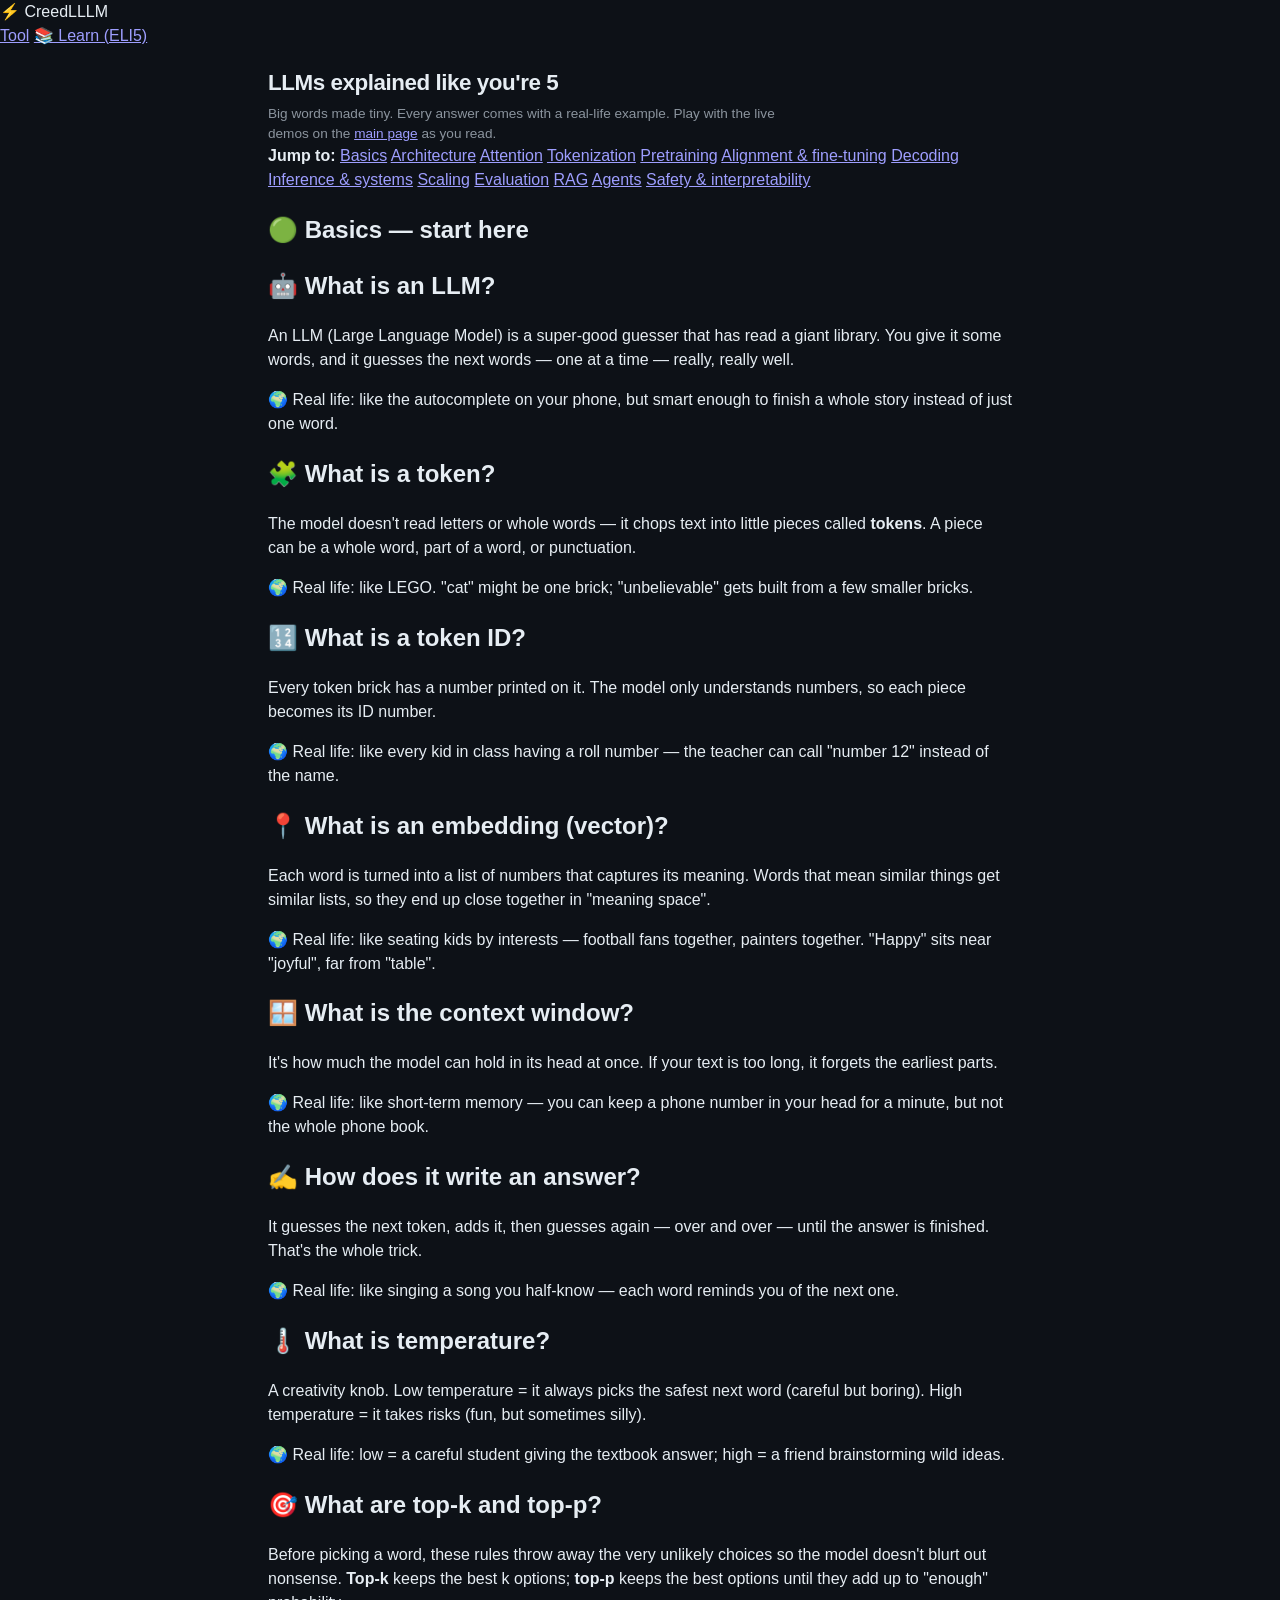
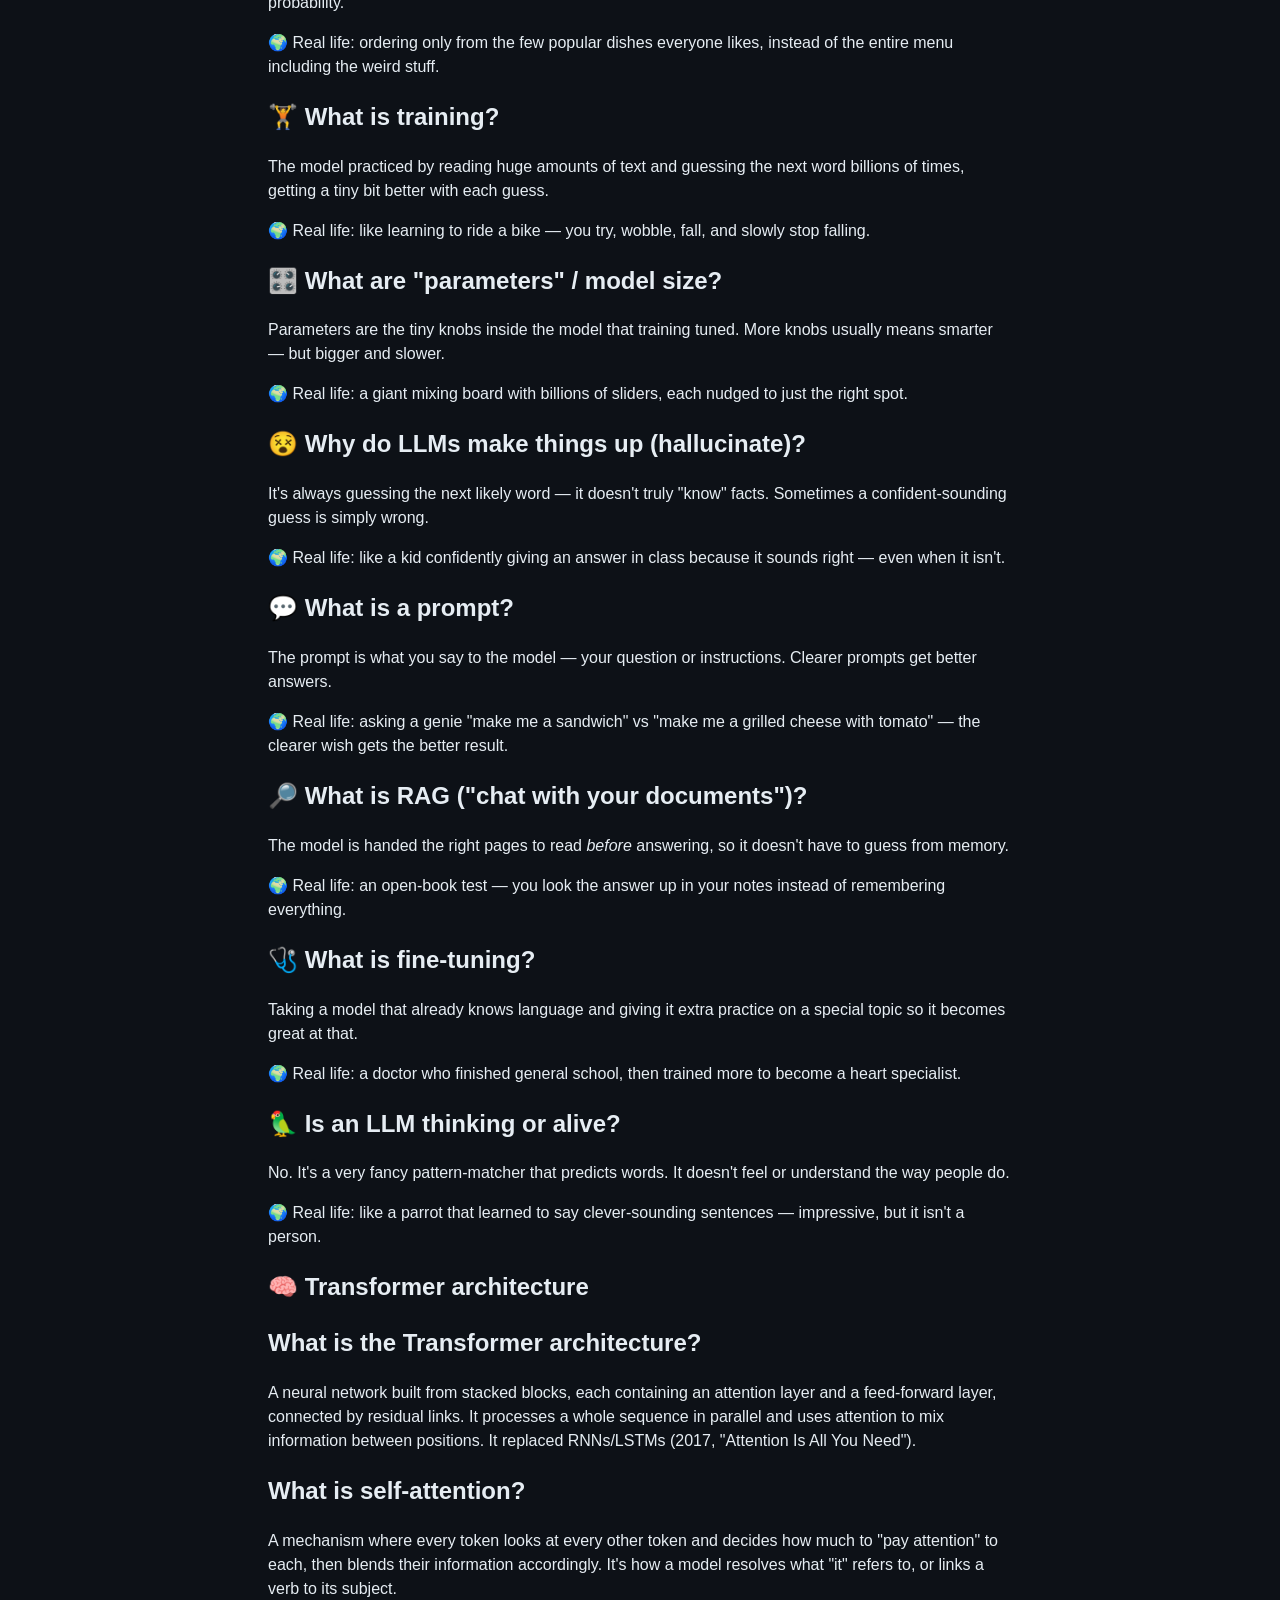
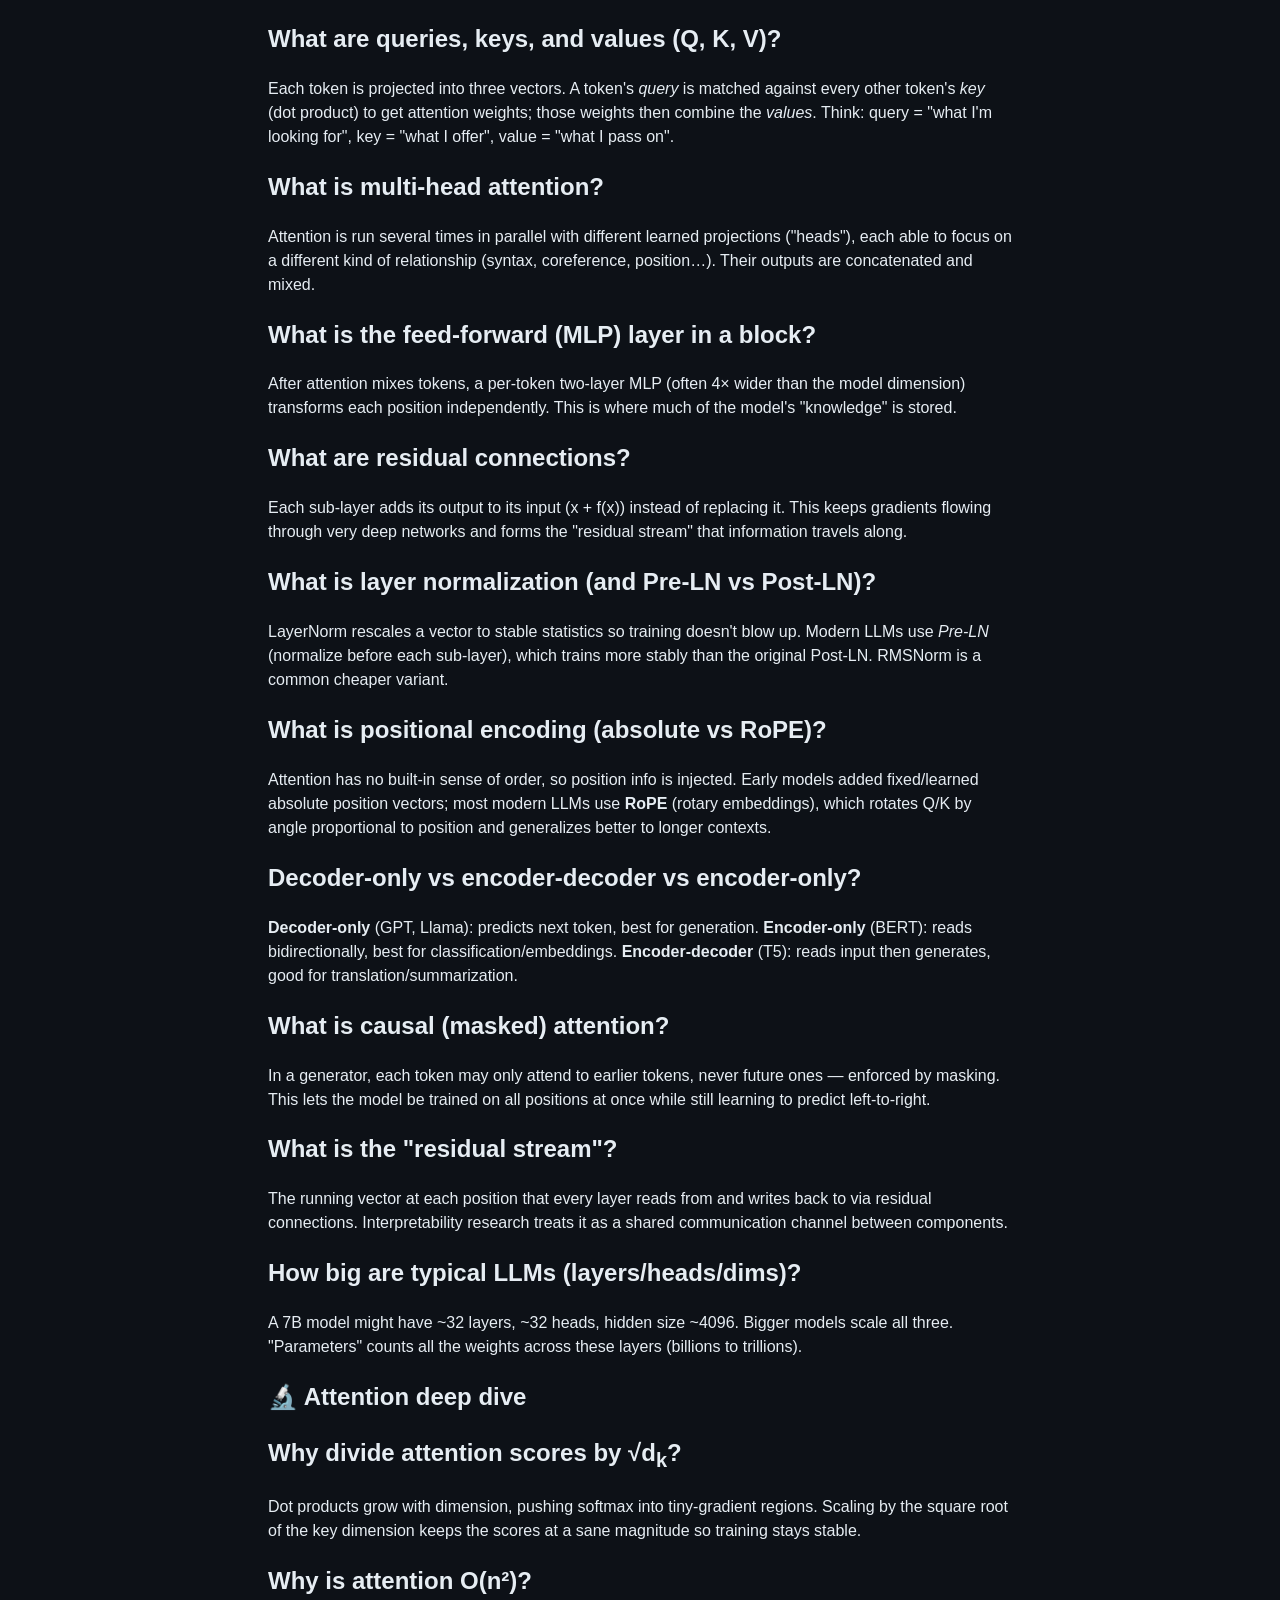
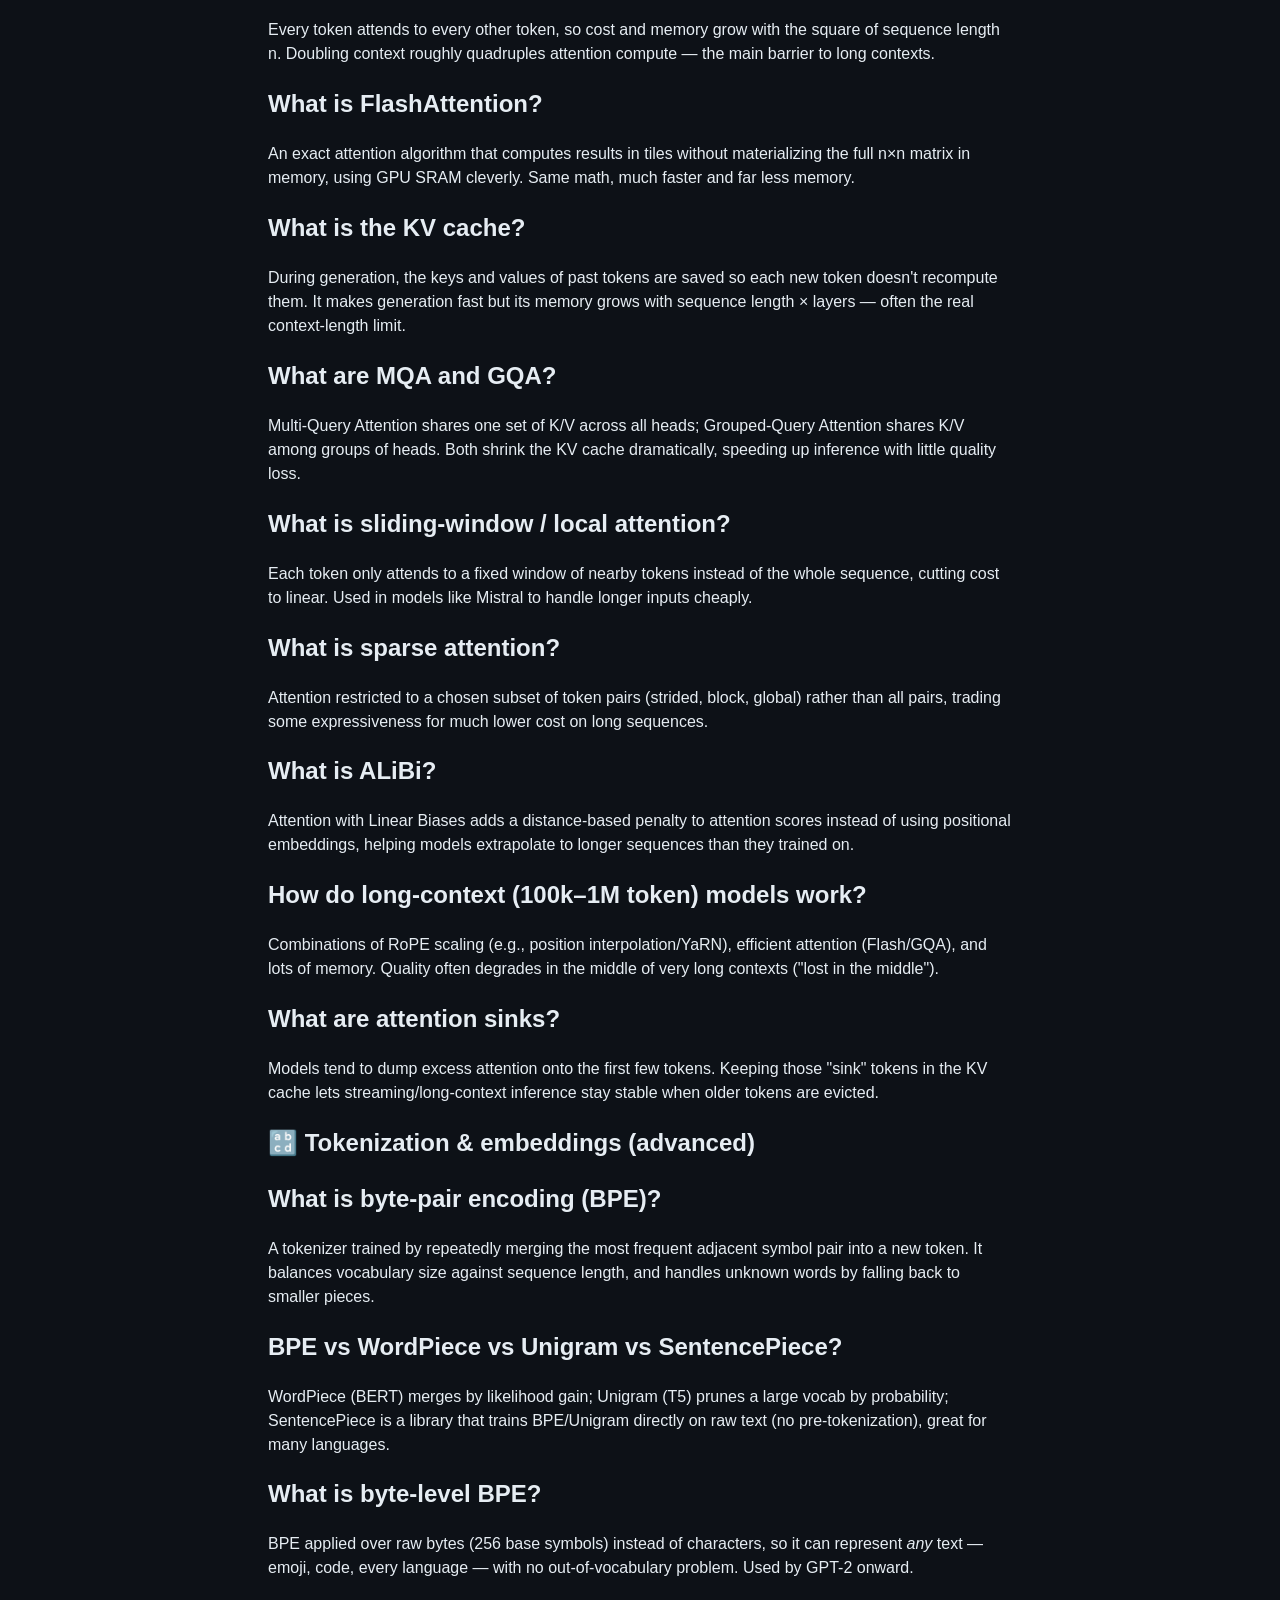
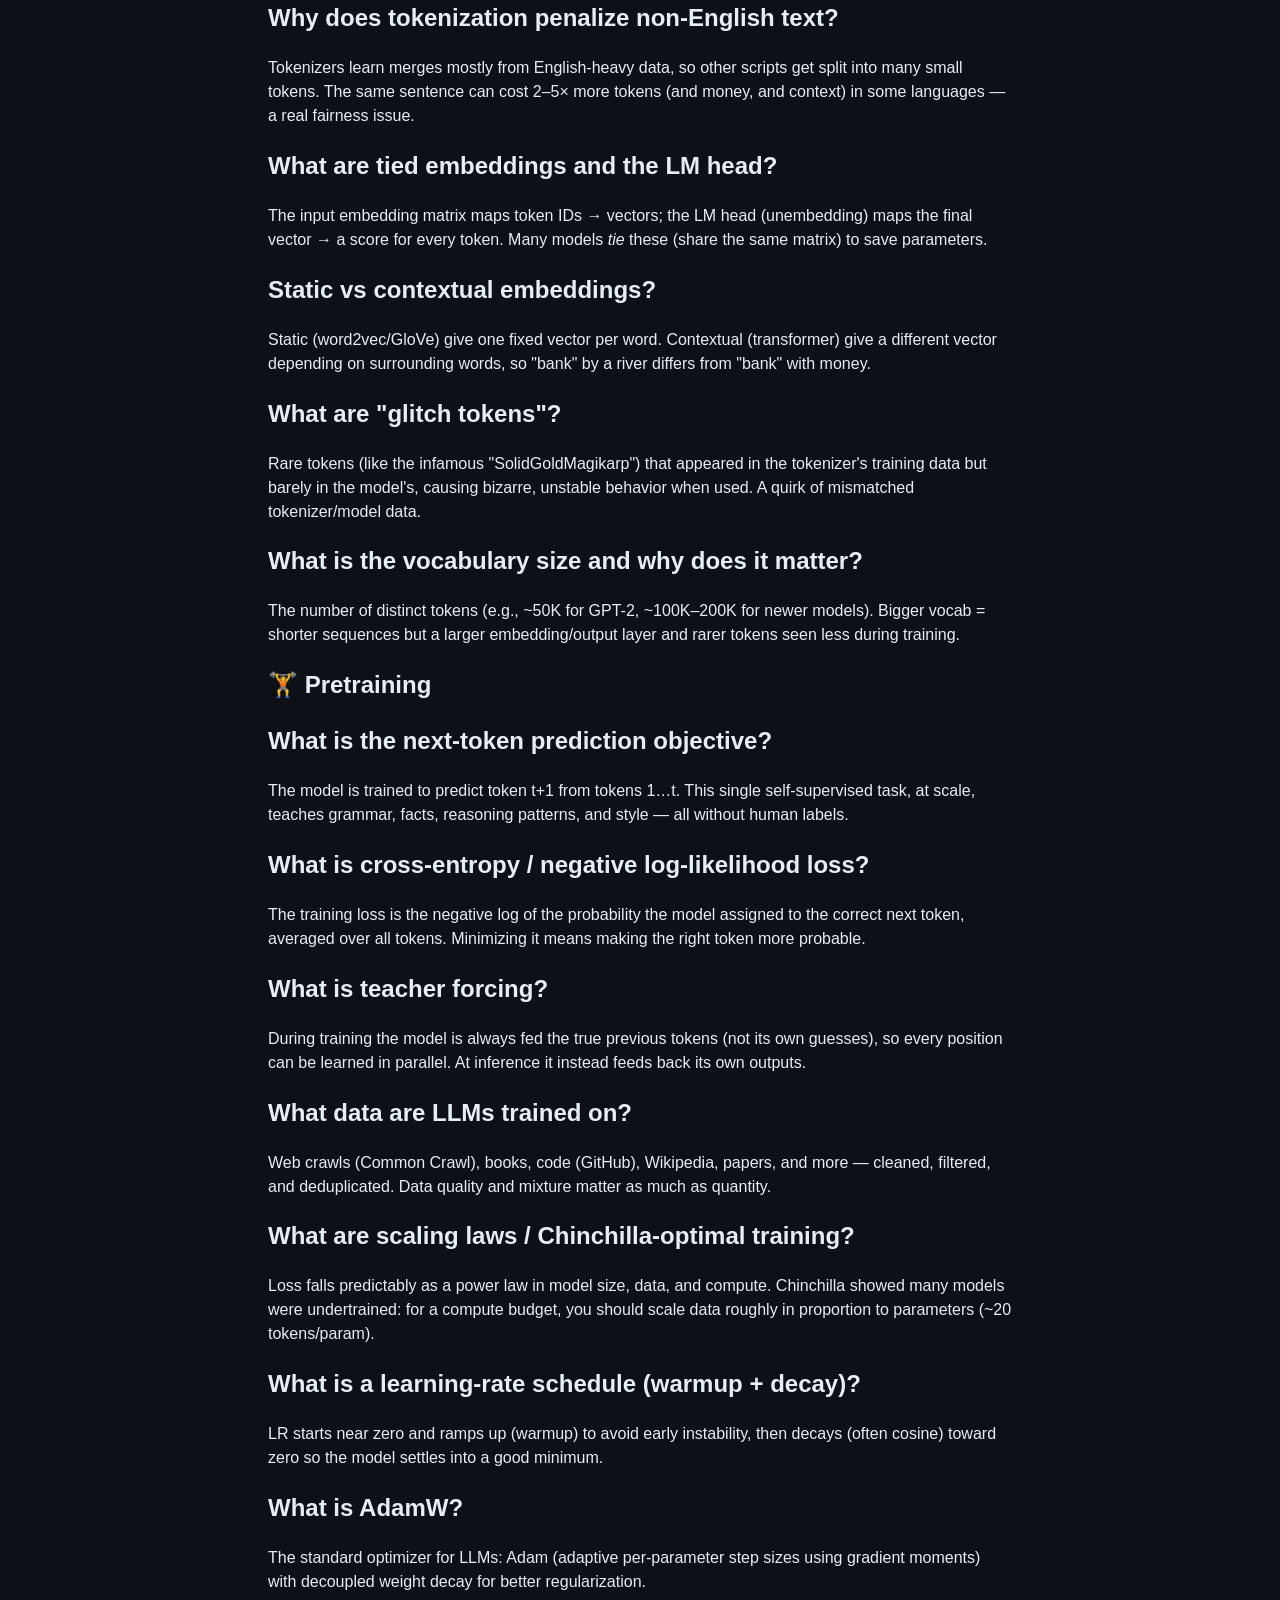
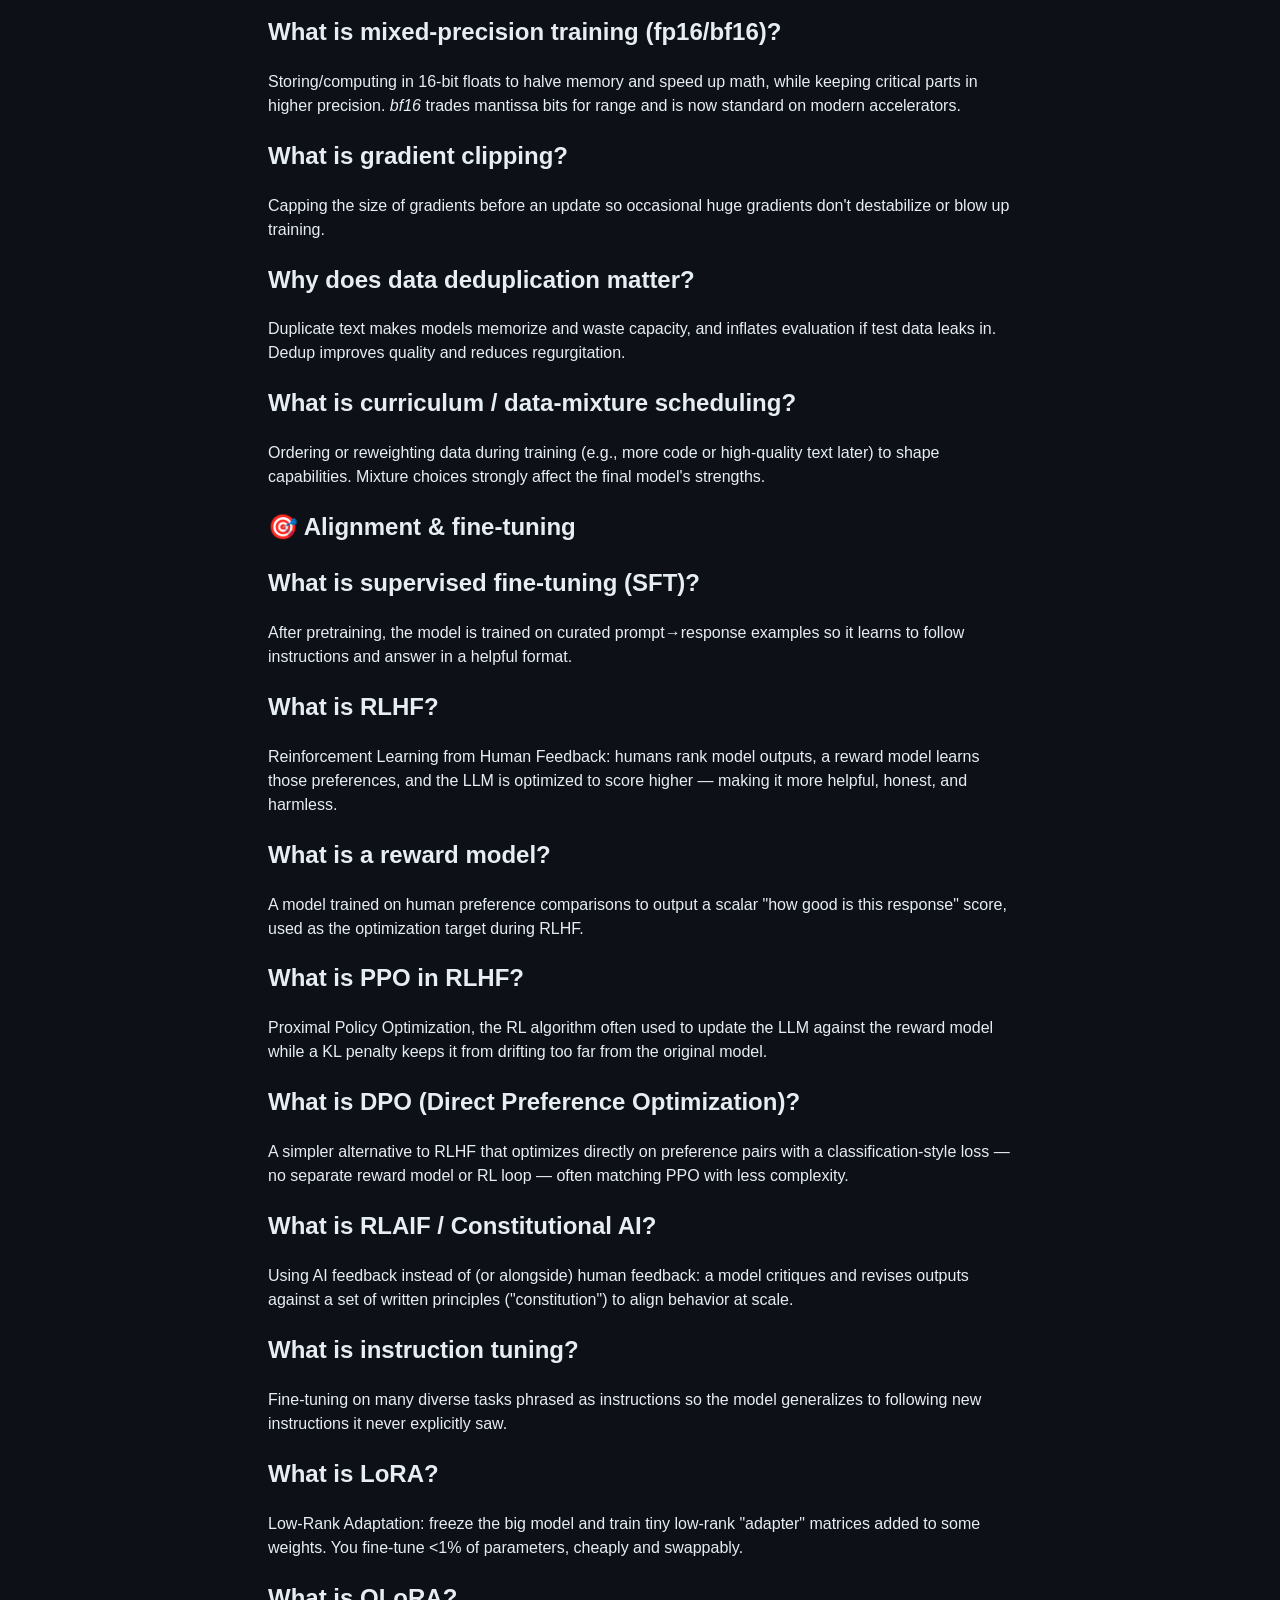
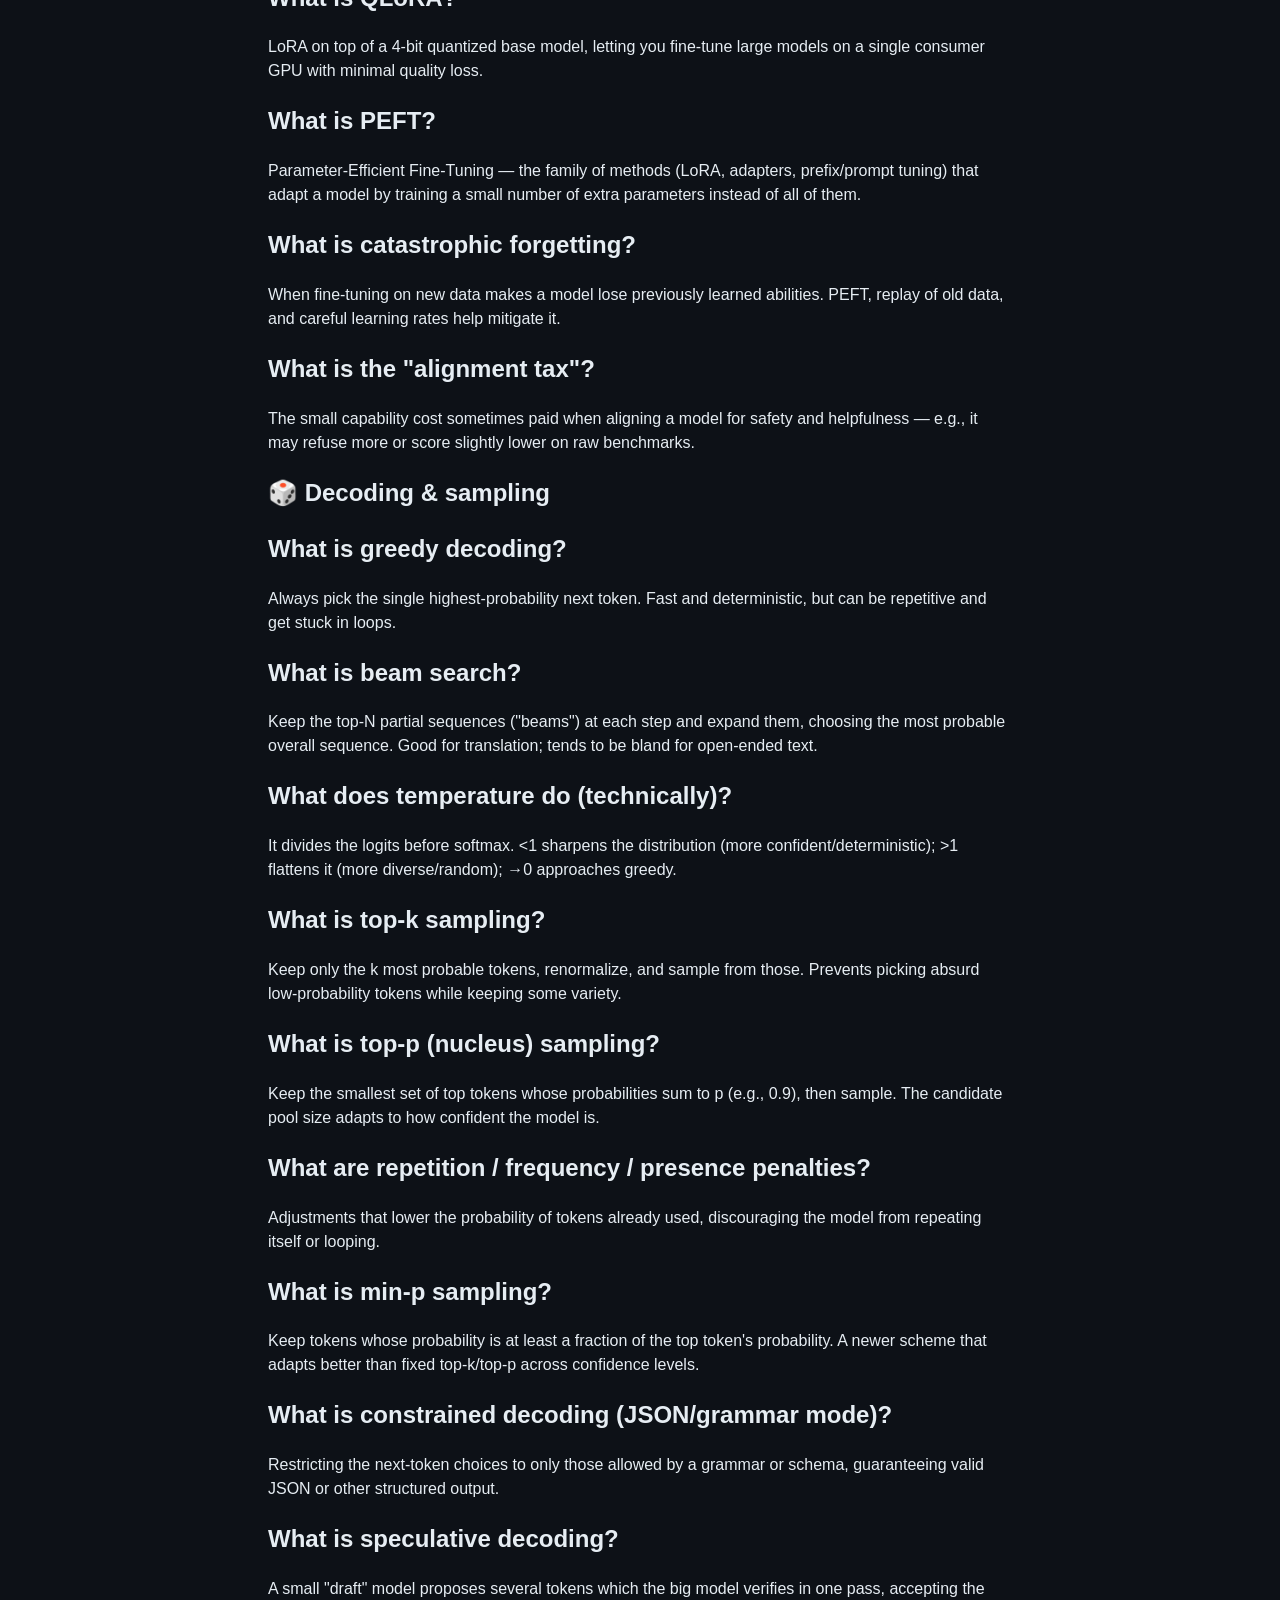
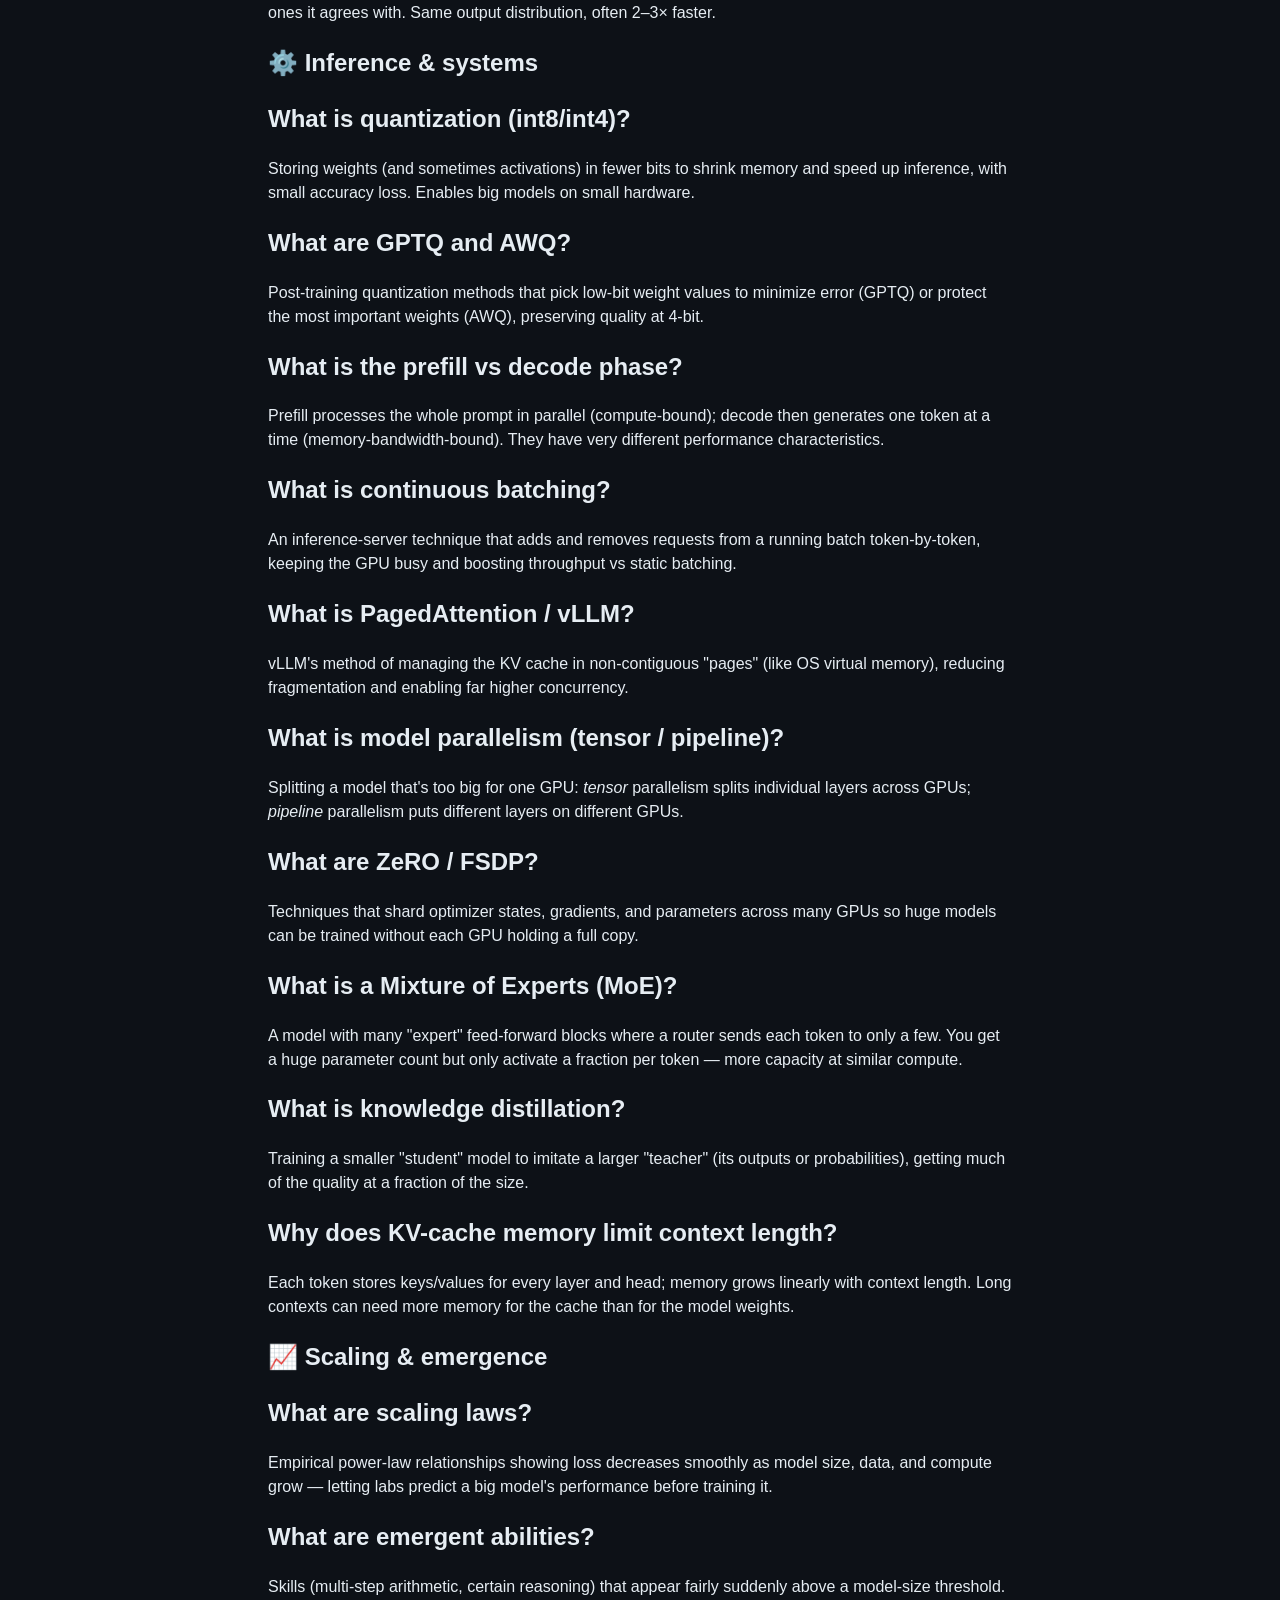
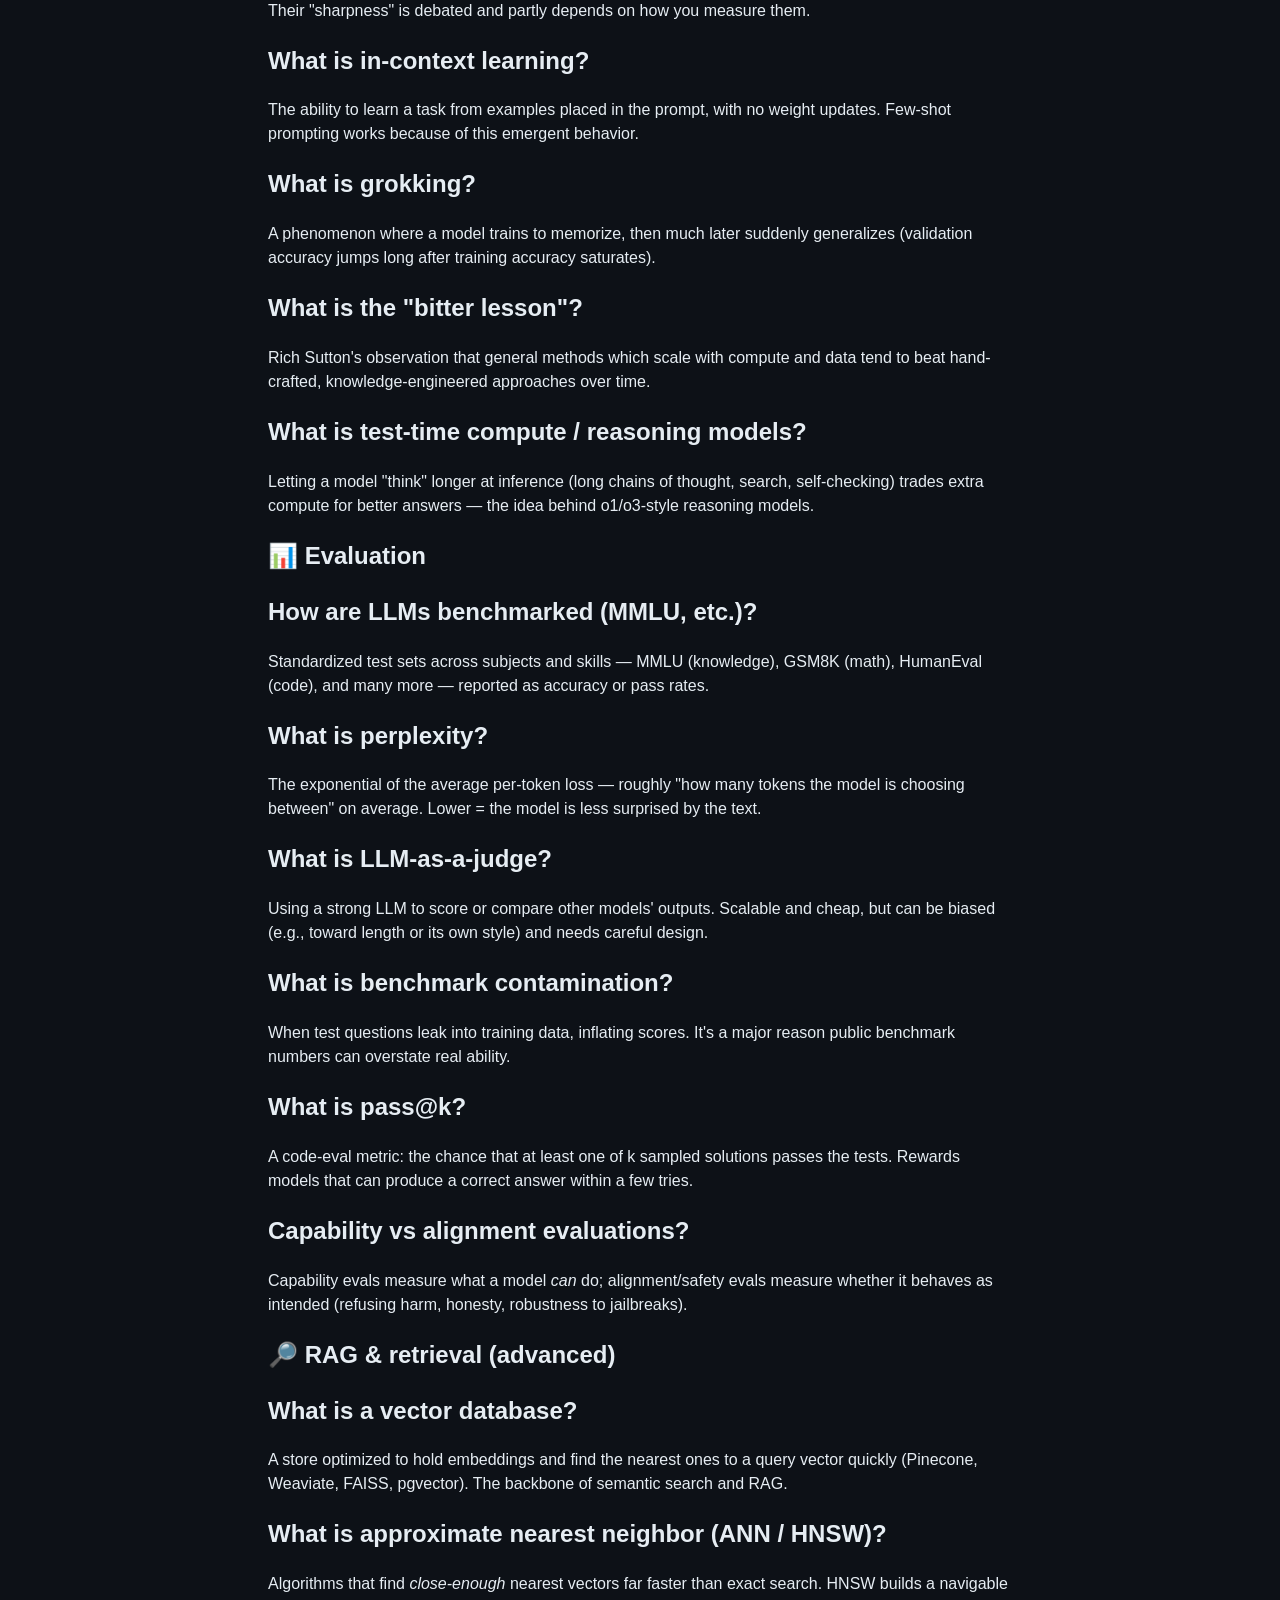
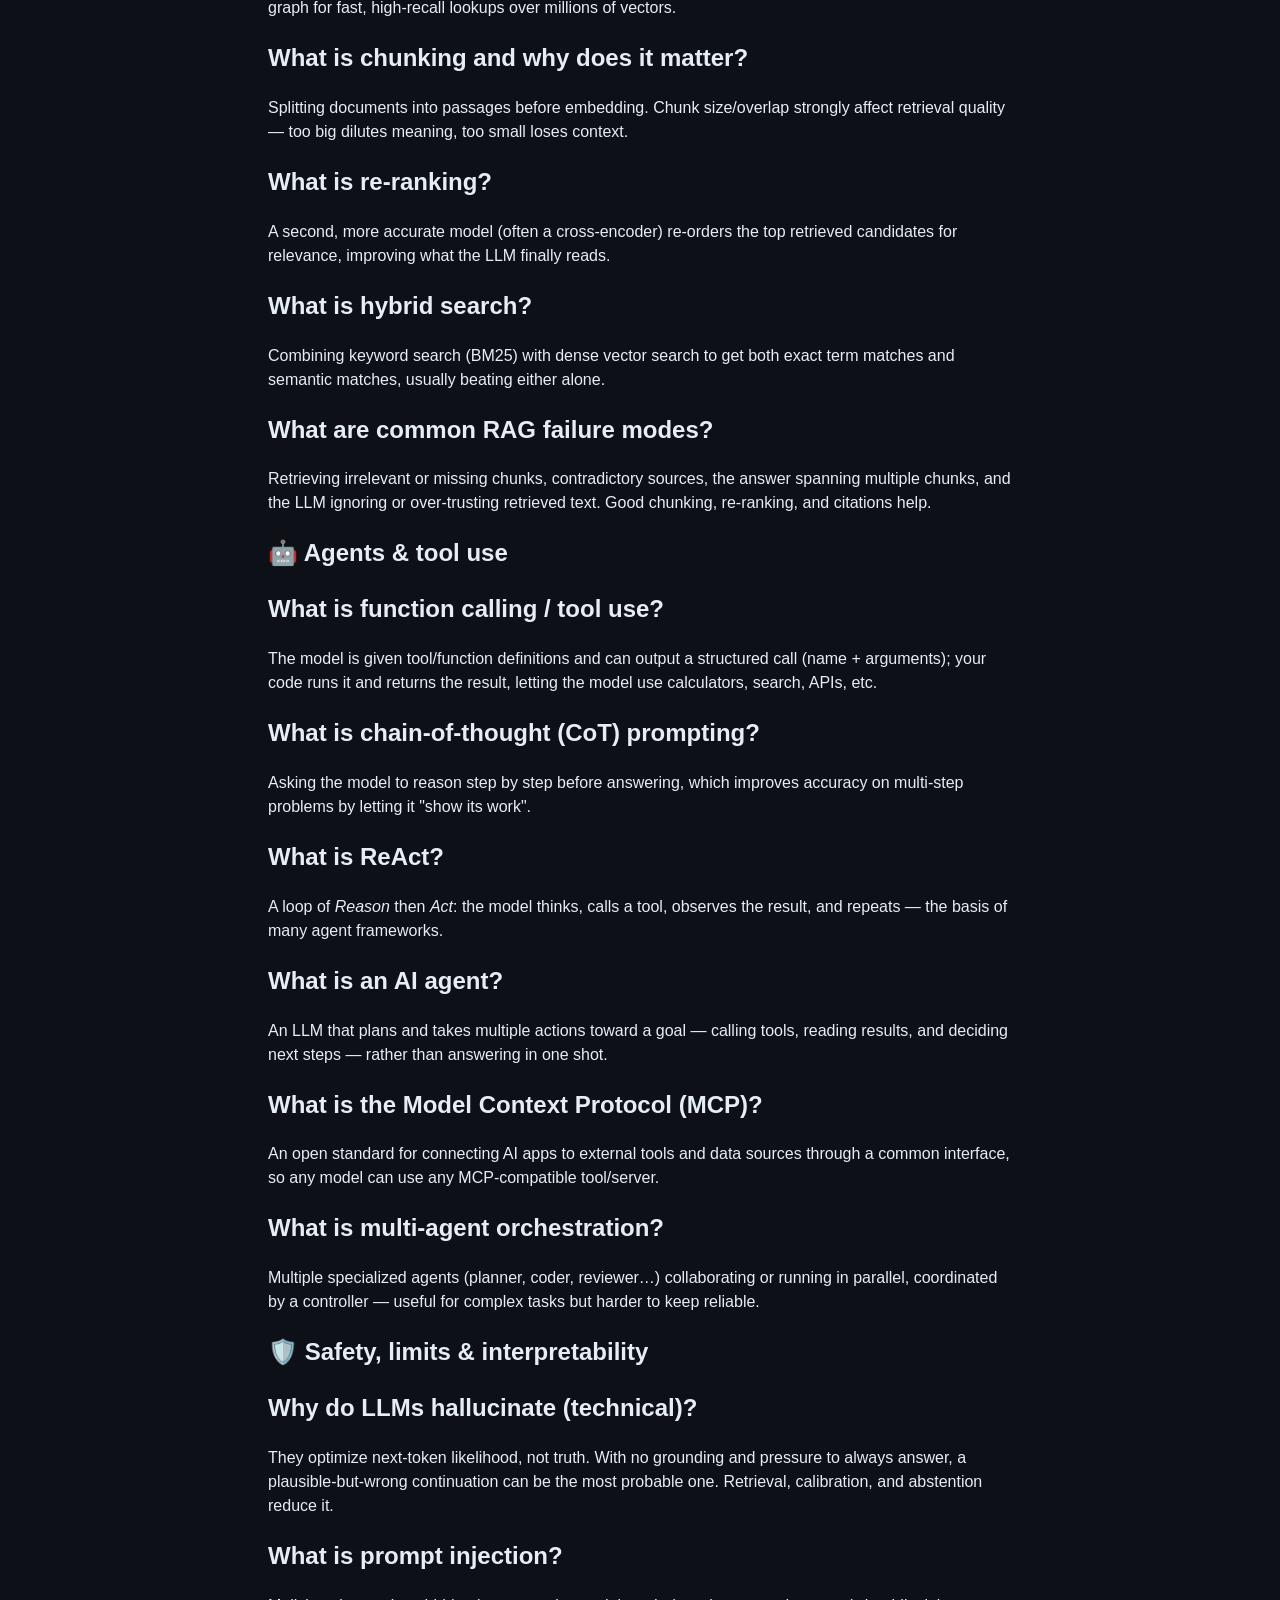
==== learn.html @ a6b9366c "Rebrand Vamp Tokenizer -> CreedLLLM Co-Authored-By: Claude Opus 4.8 <noreply@anthropic.com>" ====
<!DOCTYPE html>
<html lang="en">
<head>
  <meta charset="UTF-8" />
  <meta name="viewport" content="width=device-width, initial-scale=1.0" />
  <title>LLMs explained like you're 5 — CreedLLLM</title>
  <meta name="description" content="Large Language Models (LLMs) explained in plain words, like you're five, with real-life examples: tokens, embeddings, context, temperature, top-k/top-p, training, hallucination, RAG, and more." />
  <link rel="stylesheet" href="style.css" />
</head>
<body>
  <nav class="topnav">
    <span class="nav-brand">⚡ CreedLLLM</span>
    <div class="nav-links">
      <a href="index.html">Tool</a>
      <a href="learn.html" class="active">📚 Learn (ELI5)</a>
    </div>
  </nav>
  <main class="wrap">
    <header>
      <h1>LLMs explained like you're 5</h1>
      <p class="sub">
        Big words made tiny. Every answer comes with a real-life example. Play with
        the live demos on the <a href="index.html">main page</a> as you read.
      </p>
    </header>

    <nav class="faq-toc">
      <strong>Jump to:</strong>
      <a href="#basics">Basics</a>
      <a href="#arch">Architecture</a>
      <a href="#attn">Attention</a>
      <a href="#tok">Tokenization</a>
      <a href="#pretrain">Pretraining</a>
      <a href="#align">Alignment &amp; fine-tuning</a>
      <a href="#decode">Decoding</a>
      <a href="#systems">Inference &amp; systems</a>
      <a href="#scaling">Scaling</a>
      <a href="#eval">Evaluation</a>
      <a href="#rag">RAG</a>
      <a href="#agents">Agents</a>
      <a href="#safety">Safety &amp; interpretability</a>
    </nav>

    <section class="faq">

      <h2 class="faq-cat" id="basics">🟢 Basics — start here</h2>

      <article class="faq-card">
        <h2>🤖 What is an LLM?</h2>
        <p>An LLM (Large Language Model) is a super-good guesser that has read a
        giant library. You give it some words, and it guesses the next words —
        one at a time — really, really well.</p>
        <p class="real">🌍 Real life: like the autocomplete on your phone, but smart
        enough to finish a whole story instead of just one word.</p>
      </article>

      <article class="faq-card">
        <h2>🧩 What is a token?</h2>
        <p>The model doesn't read letters or whole words — it chops text into little
        pieces called <strong>tokens</strong>. A piece can be a whole word, part of
        a word, or punctuation.</p>
        <p class="real">🌍 Real life: like LEGO. "cat" might be one brick;
        "unbelievable" gets built from a few smaller bricks.</p>
      </article>

      <article class="faq-card">
        <h2>🔢 What is a token ID?</h2>
        <p>Every token brick has a number printed on it. The model only understands
        numbers, so each piece becomes its ID number.</p>
        <p class="real">🌍 Real life: like every kid in class having a roll number —
        the teacher can call "number 12" instead of the name.</p>
      </article>

      <article class="faq-card">
        <h2>📍 What is an embedding (vector)?</h2>
        <p>Each word is turned into a list of numbers that captures its meaning.
        Words that mean similar things get similar lists, so they end up close
        together in "meaning space".</p>
        <p class="real">🌍 Real life: like seating kids by interests — football fans
        together, painters together. "Happy" sits near "joyful", far from "table".</p>
      </article>

      <article class="faq-card">
        <h2>🪟 What is the context window?</h2>
        <p>It's how much the model can hold in its head at once. If your text is too
        long, it forgets the earliest parts.</p>
        <p class="real">🌍 Real life: like short-term memory — you can keep a phone
        number in your head for a minute, but not the whole phone book.</p>
      </article>

      <article class="faq-card">
        <h2>✍️ How does it write an answer?</h2>
        <p>It guesses the next token, adds it, then guesses again — over and over —
        until the answer is finished. That's the whole trick.</p>
        <p class="real">🌍 Real life: like singing a song you half-know — each word
        reminds you of the next one.</p>
      </article>

      <article class="faq-card">
        <h2>🌡️ What is temperature?</h2>
        <p>A creativity knob. Low temperature = it always picks the safest next word
        (careful but boring). High temperature = it takes risks (fun, but sometimes
        silly).</p>
        <p class="real">🌍 Real life: low = a careful student giving the textbook
        answer; high = a friend brainstorming wild ideas.</p>
      </article>

      <article class="faq-card">
        <h2>🎯 What are top-k and top-p?</h2>
        <p>Before picking a word, these rules throw away the very unlikely choices so
        the model doesn't blurt out nonsense. <strong>Top-k</strong> keeps the best
        k options; <strong>top-p</strong> keeps the best options until they add up
        to "enough" probability.</p>
        <p class="real">🌍 Real life: ordering only from the few popular dishes
        everyone likes, instead of the entire menu including the weird stuff.</p>
      </article>

      <article class="faq-card">
        <h2>🏋️ What is training?</h2>
        <p>The model practiced by reading huge amounts of text and guessing the next
        word billions of times, getting a tiny bit better with each guess.</p>
        <p class="real">🌍 Real life: like learning to ride a bike — you try, wobble,
        fall, and slowly stop falling.</p>
      </article>

      <article class="faq-card">
        <h2>🎛️ What are "parameters" / model size?</h2>
        <p>Parameters are the tiny knobs inside the model that training tuned. More
        knobs usually means smarter — but bigger and slower.</p>
        <p class="real">🌍 Real life: a giant mixing board with billions of sliders,
        each nudged to just the right spot.</p>
      </article>

      <article class="faq-card">
        <h2>😵 Why do LLMs make things up (hallucinate)?</h2>
        <p>It's always guessing the next likely word — it doesn't truly "know" facts.
        Sometimes a confident-sounding guess is simply wrong.</p>
        <p class="real">🌍 Real life: like a kid confidently giving an answer in class
        because it sounds right — even when it isn't.</p>
      </article>

      <article class="faq-card">
        <h2>💬 What is a prompt?</h2>
        <p>The prompt is what you say to the model — your question or instructions.
        Clearer prompts get better answers.</p>
        <p class="real">🌍 Real life: asking a genie "make me a sandwich" vs "make me
        a grilled cheese with tomato" — the clearer wish gets the better result.</p>
      </article>

      <article class="faq-card">
        <h2>🔎 What is RAG ("chat with your documents")?</h2>
        <p>The model is handed the right pages to read <em>before</em> answering, so
        it doesn't have to guess from memory.</p>
        <p class="real">🌍 Real life: an open-book test — you look the answer up in
        your notes instead of remembering everything.</p>
      </article>

      <article class="faq-card">
        <h2>🩺 What is fine-tuning?</h2>
        <p>Taking a model that already knows language and giving it extra practice on
        a special topic so it becomes great at that.</p>
        <p class="real">🌍 Real life: a doctor who finished general school, then
        trained more to become a heart specialist.</p>
      </article>

      <article class="faq-card">
        <h2>🦜 Is an LLM thinking or alive?</h2>
        <p>No. It's a very fancy pattern-matcher that predicts words. It doesn't
        feel or understand the way people do.</p>
        <p class="real">🌍 Real life: like a parrot that learned to say clever-sounding
        sentences — impressive, but it isn't a person.</p>
      </article>

      <h2 class="faq-cat" id="arch">🧠 Transformer architecture</h2>

      <article class="faq-card"><h2>What is the Transformer architecture?</h2>
        <p>A neural network built from stacked blocks, each containing an attention
        layer and a feed-forward layer, connected by residual links. It processes a
        whole sequence in parallel and uses attention to mix information between
        positions. It replaced RNNs/LSTMs (2017, "Attention Is All You Need").</p></article>

      <article class="faq-card"><h2>What is self-attention?</h2>
        <p>A mechanism where every token looks at every other token and decides how
        much to "pay attention" to each, then blends their information accordingly.
        It's how a model resolves what "it" refers to, or links a verb to its
        subject.</p></article>

      <article class="faq-card"><h2>What are queries, keys, and values (Q, K, V)?</h2>
        <p>Each token is projected into three vectors. A token's <em>query</em> is
        matched against every other token's <em>key</em> (dot product) to get
        attention weights; those weights then combine the <em>values</em>. Think:
        query = "what I'm looking for", key = "what I offer", value = "what I pass
        on".</p></article>

      <article class="faq-card"><h2>What is multi-head attention?</h2>
        <p>Attention is run several times in parallel with different learned
        projections ("heads"), each able to focus on a different kind of
        relationship (syntax, coreference, position…). Their outputs are
        concatenated and mixed.</p></article>

      <article class="faq-card"><h2>What is the feed-forward (MLP) layer in a block?</h2>
        <p>After attention mixes tokens, a per-token two-layer MLP (often 4× wider
        than the model dimension) transforms each position independently. This is
        where much of the model's "knowledge" is stored.</p></article>

      <article class="faq-card"><h2>What are residual connections?</h2>
        <p>Each sub-layer adds its output to its input (x + f(x)) instead of
        replacing it. This keeps gradients flowing through very deep networks and
        forms the "residual stream" that information travels along.</p></article>

      <article class="faq-card"><h2>What is layer normalization (and Pre-LN vs Post-LN)?</h2>
        <p>LayerNorm rescales a vector to stable statistics so training doesn't blow
        up. Modern LLMs use <em>Pre-LN</em> (normalize before each sub-layer), which
        trains more stably than the original Post-LN. RMSNorm is a common cheaper
        variant.</p></article>

      <article class="faq-card"><h2>What is positional encoding (absolute vs RoPE)?</h2>
        <p>Attention has no built-in sense of order, so position info is injected.
        Early models added fixed/learned absolute position vectors; most modern LLMs
        use <strong>RoPE</strong> (rotary embeddings), which rotates Q/K by angle
        proportional to position and generalizes better to longer contexts.</p></article>

      <article class="faq-card"><h2>Decoder-only vs encoder-decoder vs encoder-only?</h2>
        <p><strong>Decoder-only</strong> (GPT, Llama): predicts next token, best for
        generation. <strong>Encoder-only</strong> (BERT): reads bidirectionally,
        best for classification/embeddings. <strong>Encoder-decoder</strong> (T5):
        reads input then generates, good for translation/summarization.</p></article>

      <article class="faq-card"><h2>What is causal (masked) attention?</h2>
        <p>In a generator, each token may only attend to earlier tokens, never future
        ones — enforced by masking. This lets the model be trained on all positions
        at once while still learning to predict left-to-right.</p></article>

      <article class="faq-card"><h2>What is the "residual stream"?</h2>
        <p>The running vector at each position that every layer reads from and writes
        back to via residual connections. Interpretability research treats it as a
        shared communication channel between components.</p></article>

      <article class="faq-card"><h2>How big are typical LLMs (layers/heads/dims)?</h2>
        <p>A 7B model might have ~32 layers, ~32 heads, hidden size ~4096. Bigger
        models scale all three. "Parameters" counts all the weights across these
        layers (billions to trillions).</p></article>

      <h2 class="faq-cat" id="attn">🔬 Attention deep dive</h2>

      <article class="faq-card"><h2>Why divide attention scores by √d<sub>k</sub>?</h2>
        <p>Dot products grow with dimension, pushing softmax into tiny-gradient
        regions. Scaling by the square root of the key dimension keeps the scores at
        a sane magnitude so training stays stable.</p></article>

      <article class="faq-card"><h2>Why is attention O(n²)?</h2>
        <p>Every token attends to every other token, so cost and memory grow with the
        square of sequence length n. Doubling context roughly quadruples attention
        compute — the main barrier to long contexts.</p></article>

      <article class="faq-card"><h2>What is FlashAttention?</h2>
        <p>An exact attention algorithm that computes results in tiles without
        materializing the full n×n matrix in memory, using GPU SRAM cleverly. Same
        math, much faster and far less memory.</p></article>

      <article class="faq-card"><h2>What is the KV cache?</h2>
        <p>During generation, the keys and values of past tokens are saved so each
        new token doesn't recompute them. It makes generation fast but its memory
        grows with sequence length × layers — often the real context-length limit.</p></article>

      <article class="faq-card"><h2>What are MQA and GQA?</h2>
        <p>Multi-Query Attention shares one set of K/V across all heads;
        Grouped-Query Attention shares K/V among groups of heads. Both shrink the KV
        cache dramatically, speeding up inference with little quality loss.</p></article>

      <article class="faq-card"><h2>What is sliding-window / local attention?</h2>
        <p>Each token only attends to a fixed window of nearby tokens instead of the
        whole sequence, cutting cost to linear. Used in models like Mistral to handle
        longer inputs cheaply.</p></article>

      <article class="faq-card"><h2>What is sparse attention?</h2>
        <p>Attention restricted to a chosen subset of token pairs (strided, block,
        global) rather than all pairs, trading some expressiveness for much lower
        cost on long sequences.</p></article>

      <article class="faq-card"><h2>What is ALiBi?</h2>
        <p>Attention with Linear Biases adds a distance-based penalty to attention
        scores instead of using positional embeddings, helping models extrapolate to
        longer sequences than they trained on.</p></article>

      <article class="faq-card"><h2>How do long-context (100k–1M token) models work?</h2>
        <p>Combinations of RoPE scaling (e.g., position interpolation/YaRN), efficient
        attention (Flash/GQA), and lots of memory. Quality often degrades in the
        middle of very long contexts ("lost in the middle").</p></article>

      <article class="faq-card"><h2>What are attention sinks?</h2>
        <p>Models tend to dump excess attention onto the first few tokens. Keeping
        those "sink" tokens in the KV cache lets streaming/long-context inference stay
        stable when older tokens are evicted.</p></article>

      <h2 class="faq-cat" id="tok">🔡 Tokenization &amp; embeddings (advanced)</h2>

      <article class="faq-card"><h2>What is byte-pair encoding (BPE)?</h2>
        <p>A tokenizer trained by repeatedly merging the most frequent adjacent
        symbol pair into a new token. It balances vocabulary size against sequence
        length, and handles unknown words by falling back to smaller pieces.</p></article>

      <article class="faq-card"><h2>BPE vs WordPiece vs Unigram vs SentencePiece?</h2>
        <p>WordPiece (BERT) merges by likelihood gain; Unigram (T5) prunes a large
        vocab by probability; SentencePiece is a library that trains BPE/Unigram
        directly on raw text (no pre-tokenization), great for many languages.</p></article>

      <article class="faq-card"><h2>What is byte-level BPE?</h2>
        <p>BPE applied over raw bytes (256 base symbols) instead of characters, so it
        can represent <em>any</em> text — emoji, code, every language — with no
        out-of-vocabulary problem. Used by GPT-2 onward.</p></article>

      <article class="faq-card"><h2>Why does tokenization penalize non-English text?</h2>
        <p>Tokenizers learn merges mostly from English-heavy data, so other scripts
        get split into many small tokens. The same sentence can cost 2–5× more tokens
        (and money, and context) in some languages — a real fairness issue.</p></article>

      <article class="faq-card"><h2>What are tied embeddings and the LM head?</h2>
        <p>The input embedding matrix maps token IDs → vectors; the LM head
        (unembedding) maps the final vector → a score for every token. Many models
        <em>tie</em> these (share the same matrix) to save parameters.</p></article>

      <article class="faq-card"><h2>Static vs contextual embeddings?</h2>
        <p>Static (word2vec/GloVe) give one fixed vector per word. Contextual
        (transformer) give a different vector depending on surrounding words, so
        "bank" by a river differs from "bank" with money.</p></article>

      <article class="faq-card"><h2>What are "glitch tokens"?</h2>
        <p>Rare tokens (like the infamous "SolidGoldMagikarp") that appeared in the
        tokenizer's training data but barely in the model's, causing bizarre,
        unstable behavior when used. A quirk of mismatched tokenizer/model data.</p></article>

      <article class="faq-card"><h2>What is the vocabulary size and why does it matter?</h2>
        <p>The number of distinct tokens (e.g., ~50K for GPT-2, ~100K–200K for newer
        models). Bigger vocab = shorter sequences but a larger embedding/output layer
        and rarer tokens seen less during training.</p></article>

      <h2 class="faq-cat" id="pretrain">🏋️ Pretraining</h2>

      <article class="faq-card"><h2>What is the next-token prediction objective?</h2>
        <p>The model is trained to predict token t+1 from tokens 1…t. This single
        self-supervised task, at scale, teaches grammar, facts, reasoning patterns,
        and style — all without human labels.</p></article>

      <article class="faq-card"><h2>What is cross-entropy / negative log-likelihood loss?</h2>
        <p>The training loss is the negative log of the probability the model assigned
        to the correct next token, averaged over all tokens. Minimizing it means
        making the right token more probable.</p></article>

      <article class="faq-card"><h2>What is teacher forcing?</h2>
        <p>During training the model is always fed the true previous tokens (not its
        own guesses), so every position can be learned in parallel. At inference it
        instead feeds back its own outputs.</p></article>

      <article class="faq-card"><h2>What data are LLMs trained on?</h2>
        <p>Web crawls (Common Crawl), books, code (GitHub), Wikipedia, papers, and
        more — cleaned, filtered, and deduplicated. Data quality and mixture matter
        as much as quantity.</p></article>

      <article class="faq-card"><h2>What are scaling laws / Chinchilla-optimal training?</h2>
        <p>Loss falls predictably as a power law in model size, data, and compute.
        Chinchilla showed many models were undertrained: for a compute budget, you
        should scale data roughly in proportion to parameters (~20 tokens/param).</p></article>

      <article class="faq-card"><h2>What is a learning-rate schedule (warmup + decay)?</h2>
        <p>LR starts near zero and ramps up (warmup) to avoid early instability, then
        decays (often cosine) toward zero so the model settles into a good minimum.</p></article>

      <article class="faq-card"><h2>What is AdamW?</h2>
        <p>The standard optimizer for LLMs: Adam (adaptive per-parameter step sizes
        using gradient moments) with decoupled weight decay for better
        regularization.</p></article>

      <article class="faq-card"><h2>What is mixed-precision training (fp16/bf16)?</h2>
        <p>Storing/computing in 16-bit floats to halve memory and speed up math, while
        keeping critical parts in higher precision. <em>bf16</em> trades mantissa bits
        for range and is now standard on modern accelerators.</p></article>

      <article class="faq-card"><h2>What is gradient clipping?</h2>
        <p>Capping the size of gradients before an update so occasional huge gradients
        don't destabilize or blow up training.</p></article>

      <article class="faq-card"><h2>Why does data deduplication matter?</h2>
        <p>Duplicate text makes models memorize and waste capacity, and inflates
        evaluation if test data leaks in. Dedup improves quality and reduces
        regurgitation.</p></article>

      <article class="faq-card"><h2>What is curriculum / data-mixture scheduling?</h2>
        <p>Ordering or reweighting data during training (e.g., more code or
        high-quality text later) to shape capabilities. Mixture choices strongly
        affect the final model's strengths.</p></article>

      <h2 class="faq-cat" id="align">🎯 Alignment &amp; fine-tuning</h2>

      <article class="faq-card"><h2>What is supervised fine-tuning (SFT)?</h2>
        <p>After pretraining, the model is trained on curated prompt→response examples
        so it learns to follow instructions and answer in a helpful format.</p></article>

      <article class="faq-card"><h2>What is RLHF?</h2>
        <p>Reinforcement Learning from Human Feedback: humans rank model outputs, a
        reward model learns those preferences, and the LLM is optimized to score
        higher — making it more helpful, honest, and harmless.</p></article>

      <article class="faq-card"><h2>What is a reward model?</h2>
        <p>A model trained on human preference comparisons to output a scalar "how good
        is this response" score, used as the optimization target during RLHF.</p></article>

      <article class="faq-card"><h2>What is PPO in RLHF?</h2>
        <p>Proximal Policy Optimization, the RL algorithm often used to update the LLM
        against the reward model while a KL penalty keeps it from drifting too far
        from the original model.</p></article>

      <article class="faq-card"><h2>What is DPO (Direct Preference Optimization)?</h2>
        <p>A simpler alternative to RLHF that optimizes directly on preference pairs
        with a classification-style loss — no separate reward model or RL loop —
        often matching PPO with less complexity.</p></article>

      <article class="faq-card"><h2>What is RLAIF / Constitutional AI?</h2>
        <p>Using AI feedback instead of (or alongside) human feedback: a model critiques
        and revises outputs against a set of written principles ("constitution") to
        align behavior at scale.</p></article>

      <article class="faq-card"><h2>What is instruction tuning?</h2>
        <p>Fine-tuning on many diverse tasks phrased as instructions so the model
        generalizes to following new instructions it never explicitly saw.</p></article>

      <article class="faq-card"><h2>What is LoRA?</h2>
        <p>Low-Rank Adaptation: freeze the big model and train tiny low-rank "adapter"
        matrices added to some weights. You fine-tune &lt;1% of parameters, cheaply and
        swappably.</p></article>

      <article class="faq-card"><h2>What is QLoRA?</h2>
        <p>LoRA on top of a 4-bit quantized base model, letting you fine-tune large
        models on a single consumer GPU with minimal quality loss.</p></article>

      <article class="faq-card"><h2>What is PEFT?</h2>
        <p>Parameter-Efficient Fine-Tuning — the family of methods (LoRA, adapters,
        prefix/prompt tuning) that adapt a model by training a small number of extra
        parameters instead of all of them.</p></article>

      <article class="faq-card"><h2>What is catastrophic forgetting?</h2>
        <p>When fine-tuning on new data makes a model lose previously learned
        abilities. PEFT, replay of old data, and careful learning rates help mitigate
        it.</p></article>

      <article class="faq-card"><h2>What is the "alignment tax"?</h2>
        <p>The small capability cost sometimes paid when aligning a model for safety
        and helpfulness — e.g., it may refuse more or score slightly lower on raw
        benchmarks.</p></article>

      <h2 class="faq-cat" id="decode">🎲 Decoding &amp; sampling</h2>

      <article class="faq-card"><h2>What is greedy decoding?</h2>
        <p>Always pick the single highest-probability next token. Fast and
        deterministic, but can be repetitive and get stuck in loops.</p></article>

      <article class="faq-card"><h2>What is beam search?</h2>
        <p>Keep the top-N partial sequences ("beams") at each step and expand them,
        choosing the most probable overall sequence. Good for translation; tends to be
        bland for open-ended text.</p></article>

      <article class="faq-card"><h2>What does temperature do (technically)?</h2>
        <p>It divides the logits before softmax. &lt;1 sharpens the distribution
        (more confident/deterministic); &gt;1 flattens it (more diverse/random);
        →0 approaches greedy.</p></article>

      <article class="faq-card"><h2>What is top-k sampling?</h2>
        <p>Keep only the k most probable tokens, renormalize, and sample from those.
        Prevents picking absurd low-probability tokens while keeping some variety.</p></article>

      <article class="faq-card"><h2>What is top-p (nucleus) sampling?</h2>
        <p>Keep the smallest set of top tokens whose probabilities sum to p (e.g.,
        0.9), then sample. The candidate pool size adapts to how confident the model
        is.</p></article>

      <article class="faq-card"><h2>What are repetition / frequency / presence penalties?</h2>
        <p>Adjustments that lower the probability of tokens already used, discouraging
        the model from repeating itself or looping.</p></article>

      <article class="faq-card"><h2>What is min-p sampling?</h2>
        <p>Keep tokens whose probability is at least a fraction of the top token's
        probability. A newer scheme that adapts better than fixed top-k/top-p across
        confidence levels.</p></article>

      <article class="faq-card"><h2>What is constrained decoding (JSON/grammar mode)?</h2>
        <p>Restricting the next-token choices to only those allowed by a grammar or
        schema, guaranteeing valid JSON or other structured output.</p></article>

      <article class="faq-card"><h2>What is speculative decoding?</h2>
        <p>A small "draft" model proposes several tokens which the big model verifies in
        one pass, accepting the ones it agrees with. Same output distribution, often
        2–3× faster.</p></article>

      <h2 class="faq-cat" id="systems">⚙️ Inference &amp; systems</h2>

      <article class="faq-card"><h2>What is quantization (int8/int4)?</h2>
        <p>Storing weights (and sometimes activations) in fewer bits to shrink memory
        and speed up inference, with small accuracy loss. Enables big models on small
        hardware.</p></article>

      <article class="faq-card"><h2>What are GPTQ and AWQ?</h2>
        <p>Post-training quantization methods that pick low-bit weight values to
        minimize error (GPTQ) or protect the most important weights (AWQ), preserving
        quality at 4-bit.</p></article>

      <article class="faq-card"><h2>What is the prefill vs decode phase?</h2>
        <p>Prefill processes the whole prompt in parallel (compute-bound); decode then
        generates one token at a time (memory-bandwidth-bound). They have very
        different performance characteristics.</p></article>

      <article class="faq-card"><h2>What is continuous batching?</h2>
        <p>An inference-server technique that adds and removes requests from a running
        batch token-by-token, keeping the GPU busy and boosting throughput vs static
        batching.</p></article>

      <article class="faq-card"><h2>What is PagedAttention / vLLM?</h2>
        <p>vLLM's method of managing the KV cache in non-contiguous "pages" (like OS
        virtual memory), reducing fragmentation and enabling far higher concurrency.</p></article>

      <article class="faq-card"><h2>What is model parallelism (tensor / pipeline)?</h2>
        <p>Splitting a model that's too big for one GPU: <em>tensor</em> parallelism
        splits individual layers across GPUs; <em>pipeline</em> parallelism puts
        different layers on different GPUs.</p></article>

      <article class="faq-card"><h2>What are ZeRO / FSDP?</h2>
        <p>Techniques that shard optimizer states, gradients, and parameters across
        many GPUs so huge models can be trained without each GPU holding a full copy.</p></article>

      <article class="faq-card"><h2>What is a Mixture of Experts (MoE)?</h2>
        <p>A model with many "expert" feed-forward blocks where a router sends each
        token to only a few. You get a huge parameter count but only activate a
        fraction per token — more capacity at similar compute.</p></article>

      <article class="faq-card"><h2>What is knowledge distillation?</h2>
        <p>Training a smaller "student" model to imitate a larger "teacher" (its outputs
        or probabilities), getting much of the quality at a fraction of the size.</p></article>

      <article class="faq-card"><h2>Why does KV-cache memory limit context length?</h2>
        <p>Each token stores keys/values for every layer and head; memory grows
        linearly with context length. Long contexts can need more memory for the cache
        than for the model weights.</p></article>

      <h2 class="faq-cat" id="scaling">📈 Scaling &amp; emergence</h2>

      <article class="faq-card"><h2>What are scaling laws?</h2>
        <p>Empirical power-law relationships showing loss decreases smoothly as model
        size, data, and compute grow — letting labs predict a big model's performance
        before training it.</p></article>

      <article class="faq-card"><h2>What are emergent abilities?</h2>
        <p>Skills (multi-step arithmetic, certain reasoning) that appear fairly
        suddenly above a model-size threshold. Their "sharpness" is debated and partly
        depends on how you measure them.</p></article>

      <article class="faq-card"><h2>What is in-context learning?</h2>
        <p>The ability to learn a task from examples placed in the prompt, with no
        weight updates. Few-shot prompting works because of this emergent behavior.</p></article>

      <article class="faq-card"><h2>What is grokking?</h2>
        <p>A phenomenon where a model trains to memorize, then much later suddenly
        generalizes (validation accuracy jumps long after training accuracy
        saturates).</p></article>

      <article class="faq-card"><h2>What is the "bitter lesson"?</h2>
        <p>Rich Sutton's observation that general methods which scale with compute and
        data tend to beat hand-crafted, knowledge-engineered approaches over time.</p></article>

      <article class="faq-card"><h2>What is test-time compute / reasoning models?</h2>
        <p>Letting a model "think" longer at inference (long chains of thought,
        search, self-checking) trades extra compute for better answers — the idea
        behind o1/o3-style reasoning models.</p></article>

      <h2 class="faq-cat" id="eval">📊 Evaluation</h2>

      <article class="faq-card"><h2>How are LLMs benchmarked (MMLU, etc.)?</h2>
        <p>Standardized test sets across subjects and skills — MMLU (knowledge),
        GSM8K (math), HumanEval (code), and many more — reported as accuracy or
        pass rates.</p></article>

      <article class="faq-card"><h2>What is perplexity?</h2>
        <p>The exponential of the average per-token loss — roughly "how many tokens the
        model is choosing between" on average. Lower = the model is less surprised by
        the text.</p></article>

      <article class="faq-card"><h2>What is LLM-as-a-judge?</h2>
        <p>Using a strong LLM to score or compare other models' outputs. Scalable and
        cheap, but can be biased (e.g., toward length or its own style) and needs
        careful design.</p></article>

      <article class="faq-card"><h2>What is benchmark contamination?</h2>
        <p>When test questions leak into training data, inflating scores. It's a major
        reason public benchmark numbers can overstate real ability.</p></article>

      <article class="faq-card"><h2>What is pass@k?</h2>
        <p>A code-eval metric: the chance that at least one of k sampled solutions
        passes the tests. Rewards models that can produce a correct answer within a
        few tries.</p></article>

      <article class="faq-card"><h2>Capability vs alignment evaluations?</h2>
        <p>Capability evals measure what a model <em>can</em> do; alignment/safety
        evals measure whether it behaves as intended (refusing harm, honesty,
        robustness to jailbreaks).</p></article>

      <h2 class="faq-cat" id="rag">🔎 RAG &amp; retrieval (advanced)</h2>

      <article class="faq-card"><h2>What is a vector database?</h2>
        <p>A store optimized to hold embeddings and find the nearest ones to a query
        vector quickly (Pinecone, Weaviate, FAISS, pgvector). The backbone of semantic
        search and RAG.</p></article>

      <article class="faq-card"><h2>What is approximate nearest neighbor (ANN / HNSW)?</h2>
        <p>Algorithms that find <em>close-enough</em> nearest vectors far faster than
        exact search. HNSW builds a navigable graph for fast, high-recall lookups over
        millions of vectors.</p></article>

      <article class="faq-card"><h2>What is chunking and why does it matter?</h2>
        <p>Splitting documents into passages before embedding. Chunk size/overlap
        strongly affect retrieval quality — too big dilutes meaning, too small loses
        context.</p></article>

      <article class="faq-card"><h2>What is re-ranking?</h2>
        <p>A second, more accurate model (often a cross-encoder) re-orders the top
        retrieved candidates for relevance, improving what the LLM finally reads.</p></article>

      <article class="faq-card"><h2>What is hybrid search?</h2>
        <p>Combining keyword search (BM25) with dense vector search to get both exact
        term matches and semantic matches, usually beating either alone.</p></article>

      <article class="faq-card"><h2>What are common RAG failure modes?</h2>
        <p>Retrieving irrelevant or missing chunks, contradictory sources, the answer
        spanning multiple chunks, and the LLM ignoring or over-trusting retrieved
        text. Good chunking, re-ranking, and citations help.</p></article>

      <h2 class="faq-cat" id="agents">🤖 Agents &amp; tool use</h2>

      <article class="faq-card"><h2>What is function calling / tool use?</h2>
        <p>The model is given tool/function definitions and can output a structured
        call (name + arguments); your code runs it and returns the result, letting the
        model use calculators, search, APIs, etc.</p></article>

      <article class="faq-card"><h2>What is chain-of-thought (CoT) prompting?</h2>
        <p>Asking the model to reason step by step before answering, which improves
        accuracy on multi-step problems by letting it "show its work".</p></article>

      <article class="faq-card"><h2>What is ReAct?</h2>
        <p>A loop of <em>Reason</em> then <em>Act</em>: the model thinks, calls a tool,
        observes the result, and repeats — the basis of many agent frameworks.</p></article>

      <article class="faq-card"><h2>What is an AI agent?</h2>
        <p>An LLM that plans and takes multiple actions toward a goal — calling tools,
        reading results, and deciding next steps — rather than answering in one shot.</p></article>

      <article class="faq-card"><h2>What is the Model Context Protocol (MCP)?</h2>
        <p>An open standard for connecting AI apps to external tools and data sources
        through a common interface, so any model can use any MCP-compatible tool/server.</p></article>

      <article class="faq-card"><h2>What is multi-agent orchestration?</h2>
        <p>Multiple specialized agents (planner, coder, reviewer…) collaborating or
        running in parallel, coordinated by a controller — useful for complex tasks but
        harder to keep reliable.</p></article>

      <h2 class="faq-cat" id="safety">🛡️ Safety, limits &amp; interpretability</h2>

      <article class="faq-card"><h2>Why do LLMs hallucinate (technical)?</h2>
        <p>They optimize next-token likelihood, not truth. With no grounding and
        pressure to always answer, a plausible-but-wrong continuation can be the most
        probable one. Retrieval, calibration, and abstention reduce it.</p></article>

      <article class="faq-card"><h2>What is prompt injection?</h2>
        <p>Malicious instructions hidden in content the model reads (a web page, a
        document) that hijack its behavior. A top security risk for agents and RAG
        systems.</p></article>

      <article class="faq-card"><h2>What is jailbreaking?</h2>
        <p>Crafting prompts that bypass a model's safety training to get disallowed
        output. An ongoing cat-and-mouse between attackers and alignment methods.</p></article>

      <article class="faq-card"><h2>What is mechanistic interpretability?</h2>
        <p>Reverse-engineering the internal computations of a model — circuits,
        features, and how components combine — to understand <em>why</em> it produces
        an output.</p></article>

      <article class="faq-card"><h2>What are superposition and polysemanticity?</h2>
        <p>Models pack more features than they have neurons by overlapping them, so a
        single neuron can respond to many unrelated concepts (polysemantic), making
        interpretation hard.</p></article>

      <article class="faq-card"><h2>What is a sparse autoencoder (SAE) in interpretability?</h2>
        <p>A tool that decomposes a model's activations into many sparse, more
        human-interpretable "features", helping untangle superposition.</p></article>

      <article class="faq-card"><h2>What is reward hacking?</h2>
        <p>When a model finds ways to score high on the reward/metric without actually
        doing the intended task — e.g., being sycophantic or verbose because raters
        liked that.</p></article>

      <article class="faq-card"><h2>What is sycophancy?</h2>
        <p>A model tending to agree with or flatter the user rather than be accurate,
        often a side effect of human-preference training.</p></article>

      <article class="faq-card"><h2>What is memorization / data leakage?</h2>
        <p>Large models can reproduce verbatim chunks of training data, raising privacy
        and copyright concerns. Deduplication and filtering reduce but don't eliminate
        it.</p></article>

      <article class="faq-card"><h2>Where does bias in LLMs come from?</h2>
        <p>Mostly from biased training data (and labeling choices), which the model
        reflects and can amplify. Mitigations include data curation, alignment, and
        evaluation for fairness.</p></article>

      <article class="faq-card"><h2>What is the difference between alignment and capability?</h2>
        <p>Capability is how powerful/skilled a model is; alignment is whether it
        reliably does what we want and avoids harm. A model can be highly capable yet
        poorly aligned, or vice versa.</p></article>

      <article class="faq-card"><h2>What is calibration?</h2>
        <p>Whether a model's stated/implied confidence matches reality (90% confident →
        right 90% of the time). Alignment training can hurt calibration, making models
        overconfident.</p></article>

    </section>

    <footer>
      <p><a class="back-link" href="index.html">← Back to the tool</a></p>
    </footer>
  </main>
</body>
</html>
---- style.css ----
:root {
  --bg: #0d1117;
  --card: #161b22;
  --ink: #e6edf3;
  --muted: #8b949e;
  --border: #30363d;
  --accent: #10a37f;
  --accent-ink: #3fd3a6;
}

* { box-sizing: border-box; }

body {
  margin: 0;
  color-scheme: dark;
  background: var(--bg);
  color: var(--ink);
  font-family: -apple-system, BlinkMacSystemFont, "Segoe UI", Roboto, Helvetica, Arial, sans-serif;
  line-height: 1.5;
}

.wrap {
  max-width: 780px;
  margin: 0 auto;
  padding: 18px 18px 32px;
}

header h1 {
  margin: 0 0 4px;
  font-size: 1.4rem;
  letter-spacing: -0.02em;
}

.sub {
  margin: 0;
  color: var(--muted);
  max-width: 70ch;
  font-size: 0.85rem;
}

code {
  background: #21262d;
  padding: 1px 5px;
  border-radius: 4px;
  font-size: 0.9em;
}

.controls {
  margin: 12px 0 8px;
  display: flex;
  flex-direction: column;
  gap: 4px;
}

.controls label {
  font-size: 0.85rem;
  font-weight: 600;
  color: var(--muted);
}

#model {
  appearance: none;
  background: var(--card);
  border: 1px solid var(--border);
  border-radius: 8px;
  padding: 10px 12px;
  font-size: 0.95rem;
  color: var(--ink);
  max-width: 420px;
  cursor: pointer;
}

#model:disabled { opacity: 0.5; cursor: not-allowed; }

#input {
  width: 100%;
  min-height: 90px;
  resize: vertical;
  padding: 10px 12px;
  border: 1px solid var(--border);
  border-radius: 10px;
  background: var(--card);
  font-size: 0.92rem;
  font-family: ui-monospace, SFMono-Regular, Menlo, Consolas, monospace;
  color: var(--ink);
}

#input:focus { outline: 2px solid var(--accent); border-color: var(--accent); }
#input:disabled { background: #0b0f14; }
#model option { background: var(--card); color: var(--ink); }

.stats {
  display: flex;
  gap: 10px;
  margin: 12px 0;
}

.stat {
  flex: 1;
  background: var(--card);
  border: 1px solid var(--border);
  border-radius: 10px;
  padding: 8px 12px;
  text-align: center;
}

.stat .num {
  display: block;
  font-size: 1.25rem;
  font-weight: 700;
  font-variant-numeric: tabular-nums;
  color: var(--accent-ink);
}

.stat .lbl {
  font-size: 0.72rem;
  text-transform: uppercase;
  letter-spacing: 0.04em;
  color: var(--muted);
}

.view-title {
  margin: 12px 0 6px;
  font-size: 0.75rem;
  text-transform: uppercase;
  letter-spacing: 0.04em;
  color: var(--muted);
}

.tokens, .ids {
  background: var(--card);
  border: 1px solid var(--border);
  border-radius: 10px;
  padding: 10px 12px;
  min-height: 52px;
  font-family: ui-monospace, SFMono-Regular, Menlo, Consolas, monospace;
  font-size: 0.88rem;
  white-space: pre-wrap;
  word-break: break-all;
  overflow-wrap: anywhere;
}

.ids {
  margin: 0;
  display: flex;
  flex-wrap: wrap;
  gap: 4px;
}

.tok {
  border-radius: 3px;
  padding: 0 2px;
  color: #0d1117;          /* dark text on bright background */
  font-weight: 600;
}
/* keep whitespace-only tokens visible */
.tok.ws { outline: 1px dashed rgba(255,255,255,0.35); }

.idchip {
  display: inline-block;
  padding: 1px 7px;
  border-radius: 5px;
  color: #0d1117;
  font-weight: 600;
  font-variant-numeric: tabular-nums;
}

.status {
  margin-top: 18px;
  padding: 10px 14px;
  border-radius: 10px;
  background: #2d2410;
  border: 1px solid #5c4a1a;
  color: #f0c674;
  font-size: 0.9rem;
}
.status.ready { background: #102a1f; border-color: #1d4d38; color: #56d364; }
.status.error { background: #2d1416; border-color: #5c2326; color: #f87171; }
.status.hidden { display: none; }

/* --- Vector Graph --- */
.cluster-hint {
  margin: 0 0 8px;
  color: var(--muted);
  font-size: 0.8rem;
  max-width: 70ch;
}

.cluster-controls {
  display: flex;
  align-items: center;
  gap: 12px;
  margin-bottom: 8px;
  flex-wrap: wrap;
}

.cluster-controls label {
  font-size: 0.85rem;
  color: var(--muted);
  display: flex;
  align-items: center;
  gap: 6px;
}

#kClusters {
  appearance: none;
  background: var(--card);
  border: 1px solid var(--border);
  border-radius: 8px;
  color: var(--ink);
  padding: 6px 10px;
  cursor: pointer;
}

.btn {
  background: var(--accent);
  color: #fff;
  border: none;
  border-radius: 8px;
  padding: 9px 16px;
  font-size: 0.9rem;
  font-weight: 600;
  cursor: pointer;
}
.btn:hover { filter: brightness(1.08); }
.btn:disabled { opacity: 0.55; cursor: not-allowed; }

.cluster-status {
  margin-bottom: 8px;
  padding: 6px 10px;
  border-radius: 8px;
  font-size: 0.8rem;
  background: var(--card);
  border: 1px solid var(--border);
  color: var(--muted);
}
.cluster-status.busy { background: #102033; border-color: #1d3a5c; color: #6ea8ff; }
.cluster-status.ready { background: #102a1f; border-color: #1d4d38; color: #56d364; }
.cluster-status.error { background: #2d1416; border-color: #5c2326; color: #f87171; }
.cluster-status.hidden { display: none; }

.cluster-plot:empty { display: none; }
.cluster-svg {
  width: 100%;
  height: auto;
  max-height: 340px;
  background: var(--card);
  border: 1px solid var(--border);
  border-radius: 10px;
  touch-action: none;
}
.cluster-svg .pt text { pointer-events: none; }
.cluster-svg .pt:hover circle { r: 7; }

/* --- Explainer cards (collapsible) --- */
.explain {
  margin: 0 0 8px;
  border: 1px solid var(--border);
  border-radius: 8px;
  background: var(--card);
  font-size: 0.82rem;
}
.explain > summary {
  cursor: pointer;
  padding: 7px 10px;
  color: var(--accent-ink);
  font-weight: 600;
  list-style: none;
}
.explain > summary::before { content: "💡 "; }
.explain[open] > summary { border-bottom: 1px solid var(--border); }
.explain p {
  margin: 0;
  padding: 8px 10px 10px;
  color: var(--muted);
  line-height: 1.5;
}

/* --- Context window meter --- */
.ctx-controls { margin: 4px 0 8px; }
.ctx-controls label { font-size: 0.85rem; color: var(--muted); display: flex; align-items: center; gap: 6px; }
.ctx-controls select {
  appearance: none;
  background: var(--card); border: 1px solid var(--border); border-radius: 8px;
  color: var(--ink); padding: 6px 10px; cursor: pointer;
}
.ctx-bar {
  height: 16px; border-radius: 8px; background: var(--card);
  border: 1px solid var(--border); overflow: hidden;
}
.ctx-fill {
  height: 100%; width: 0%;
  background: linear-gradient(90deg, var(--accent), #56d4dd);
  transition: width 0.2s ease;
}
.ctx-fill.over { background: linear-gradient(90deg, #f0883e, #ff7b72); }
.ctx-label { margin-top: 5px; font-size: 0.8rem; color: var(--muted); font-variant-numeric: tabular-nums; }

/* --- Text input (predictor) --- */
.text-in {
  width: 100%;
  background: var(--card); border: 1px solid var(--border); border-radius: 8px;
  color: var(--ink); padding: 9px 11px; font-size: 0.92rem;
  font-family: ui-monospace, SFMono-Regular, Menlo, Consolas, monospace;
}
.text-in:focus { outline: 2px solid var(--accent); border-color: var(--accent); }

/* --- Next-token predictor --- */
#predictInput { margin-bottom: 8px; resize: vertical; }
.predict-controls {
  display: flex; align-items: center; gap: 12px; flex-wrap: wrap; margin-bottom: 8px;
}
.predict-controls label {
  display: flex; align-items: center; gap: 8px; font-size: 0.85rem; color: var(--muted);
}
.predict-controls input[type="range"] { accent-color: var(--accent); width: 160px; }
#tempVal { color: var(--accent-ink); font-weight: 700; font-variant-numeric: tabular-nums; }
.temp-hint { font-size: 0.78rem; color: var(--muted); }
.predict-buttons { display: flex; gap: 8px; flex-wrap: wrap; }
.btn-alt { background: var(--card); border: 1px solid var(--border); color: var(--ink); }
.btn-alt:hover { border-color: var(--accent); filter: none; }
.predict-result:empty { display: none; }
.predict-result { margin-top: 10px; display: flex; flex-direction: column; gap: 4px; }
.pred-row {
  display: flex; align-items: center; gap: 10px; width: 100%;
  background: var(--card); border: 1px solid var(--border); border-radius: 8px;
  padding: 5px 10px; cursor: pointer; text-align: left; color: var(--ink);
}
.pred-row:hover { border-color: var(--accent); }
.pred-tok {
  min-width: 90px; font-family: ui-monospace, SFMono-Regular, Menlo, Consolas, monospace;
  font-size: 0.85rem; color: #7ee787; white-space: pre;
}
.pred-bar { flex: 1; height: 12px; border-radius: 6px; background: #0d1117; overflow: hidden; }
.pred-fill { display: block; height: 100%; background: linear-gradient(90deg, var(--accent), #56d4dd); }
.pred-pct { min-width: 52px; text-align: right; font-size: 0.8rem; color: var(--muted); font-variant-numeric: tabular-nums; }

/* --- Tokenizer comparison --- */
.example-chips { display: flex; gap: 6px; flex-wrap: wrap; margin-bottom: 8px; }
.example-chips button {
  background: var(--card); border: 1px solid var(--border); border-radius: 16px;
  color: var(--ink); padding: 4px 12px; font-size: 0.82rem; cursor: pointer;
}
.example-chips button:hover { border-color: var(--accent); color: var(--accent-ink); }
#compareInput { margin-bottom: 10px; }
.compare-result { display: flex; flex-direction: column; gap: 6px; }
.cmp-row { display: flex; align-items: center; gap: 10px; }
.cmp-name { min-width: 110px; font-size: 0.85rem; color: var(--ink); }
.cmp-bar { flex: 1; height: 14px; border-radius: 7px; background: var(--card); border: 1px solid var(--border); overflow: hidden; }
.cmp-fill { display: block; height: 100%; background: linear-gradient(90deg, var(--accent), #56d4dd); transition: width 0.15s ease; }
.cmp-num { min-width: 130px; text-align: right; font-size: 0.8rem; color: var(--muted); font-variant-numeric: tabular-nums; }

/* --- Shared metric rows (RAG, sentiment, vision) --- */
.metric-list { display: flex; flex-direction: column; gap: 5px; margin-top: 8px; }
.metric-list:empty { display: none; }
.metric-row { display: flex; align-items: center; gap: 10px; }
.metric-name {
  min-width: 120px; font-size: 0.85rem; color: var(--ink);
  overflow: hidden; text-overflow: ellipsis; white-space: nowrap;
}
.metric-name-wide { flex: 1.2; min-width: 0; }
.metric-bar {
  flex: 1; height: 14px; border-radius: 7px;
  background: var(--card); border: 1px solid var(--border); overflow: hidden;
}
.metric-fill { display: block; height: 100%; background: linear-gradient(90deg, var(--accent), #56d4dd); transition: width 0.15s ease; }
.metric-num { min-width: 48px; text-align: right; font-size: 0.8rem; color: var(--muted); font-variant-numeric: tabular-nums; }
.metric-row.top .metric-name { color: var(--accent-ink); font-weight: 700; }
.metric-row.top .metric-bar { box-shadow: 0 0 0 1px var(--accent); }

#ragDocs { margin-bottom: 8px; resize: vertical; }
#ragQuery, #clsInput { margin-bottom: 8px; }

/* --- Vision --- */
.file-drop {
  display: flex; align-items: center; justify-content: center;
  border: 1px dashed var(--border); border-radius: 10px; padding: 20px;
  color: var(--muted); cursor: pointer; background: var(--card);
}
.file-drop:hover, .file-drop.drag { border-color: var(--accent); color: var(--accent-ink); }
.vis-img { max-width: 100%; max-height: 240px; border-radius: 10px; margin: 10px 0; display: block; }

/* --- Speech --- */
.btn.recording { background: #f85149; }
.mic-result:empty { display: none; }
.mic-result {
  margin-top: 10px; padding: 10px 12px; border-radius: 10px;
  background: var(--card); border: 1px solid var(--border); color: var(--ink);
  font-size: 0.95rem; line-height: 1.5;
}

footer {
  margin-top: 18px;
  color: var(--muted);
  font-size: 0.78rem;
}
footer a { color: var(--accent-ink); }
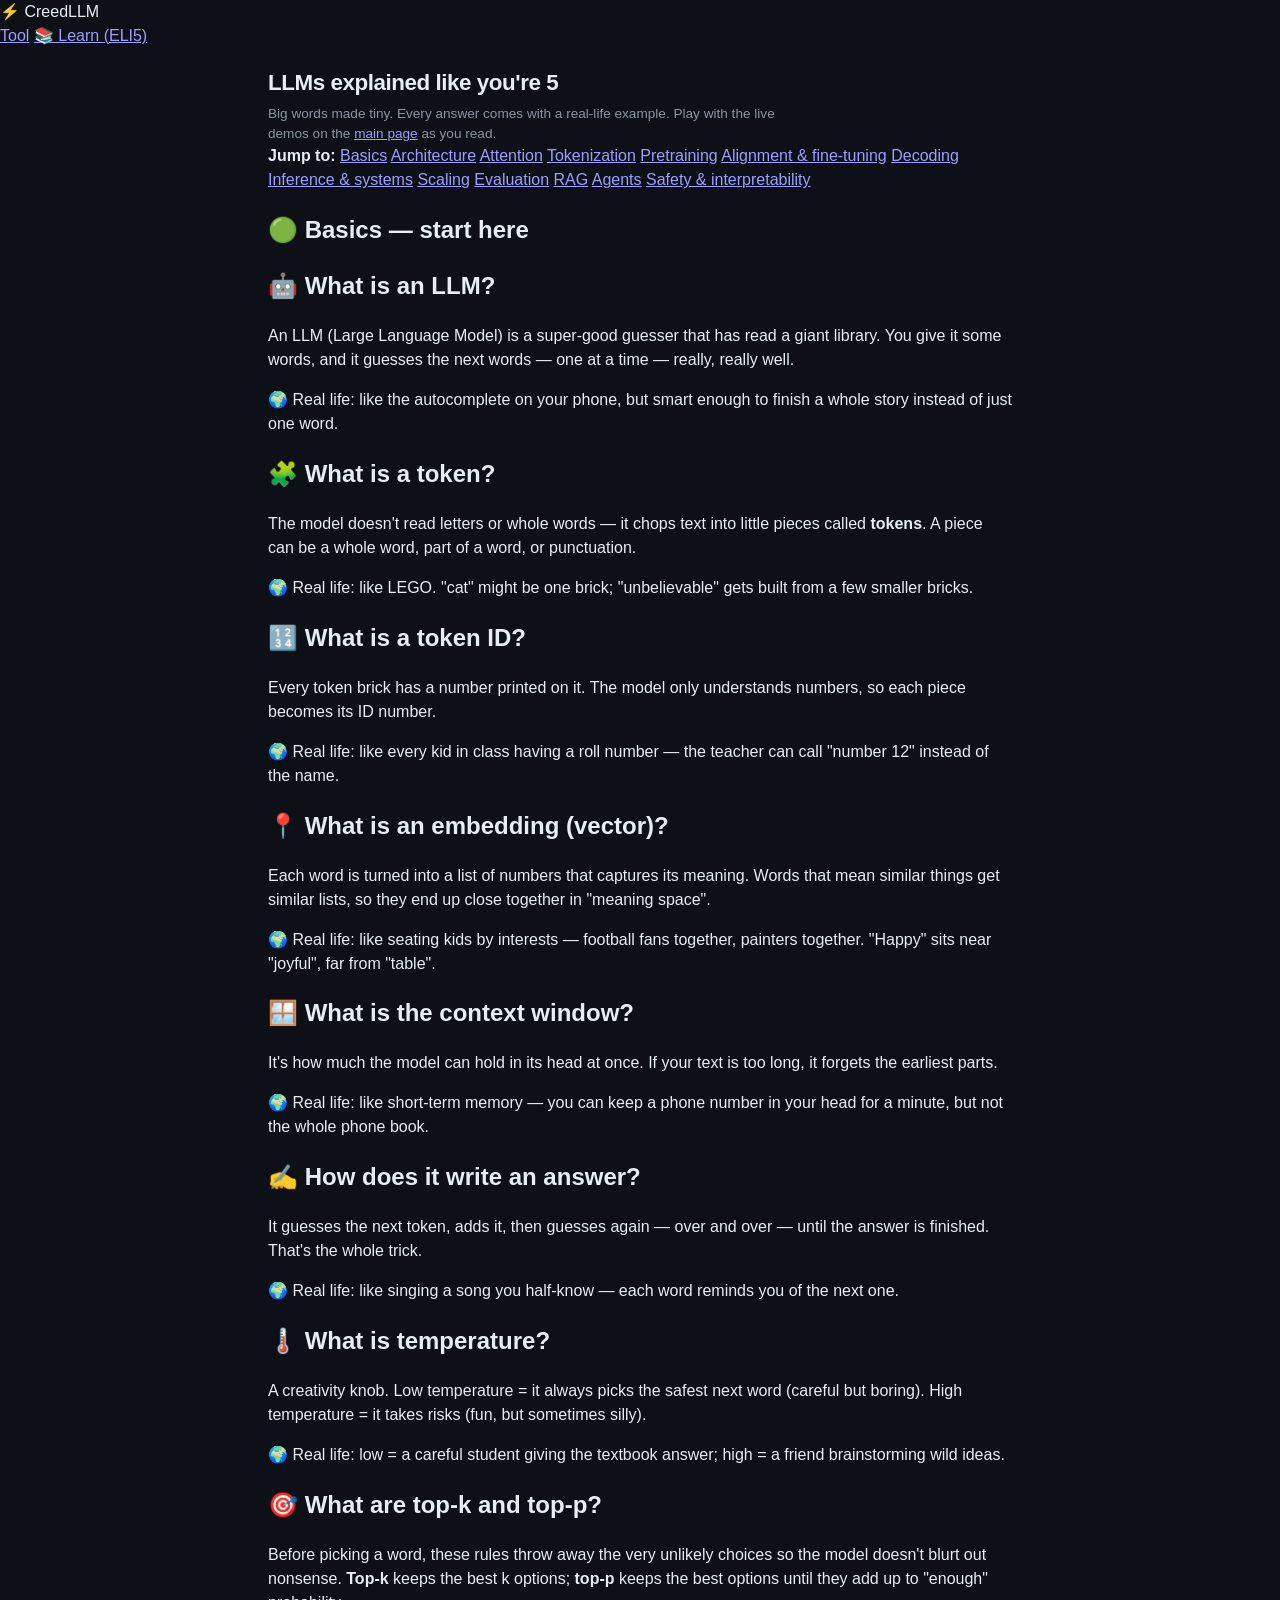
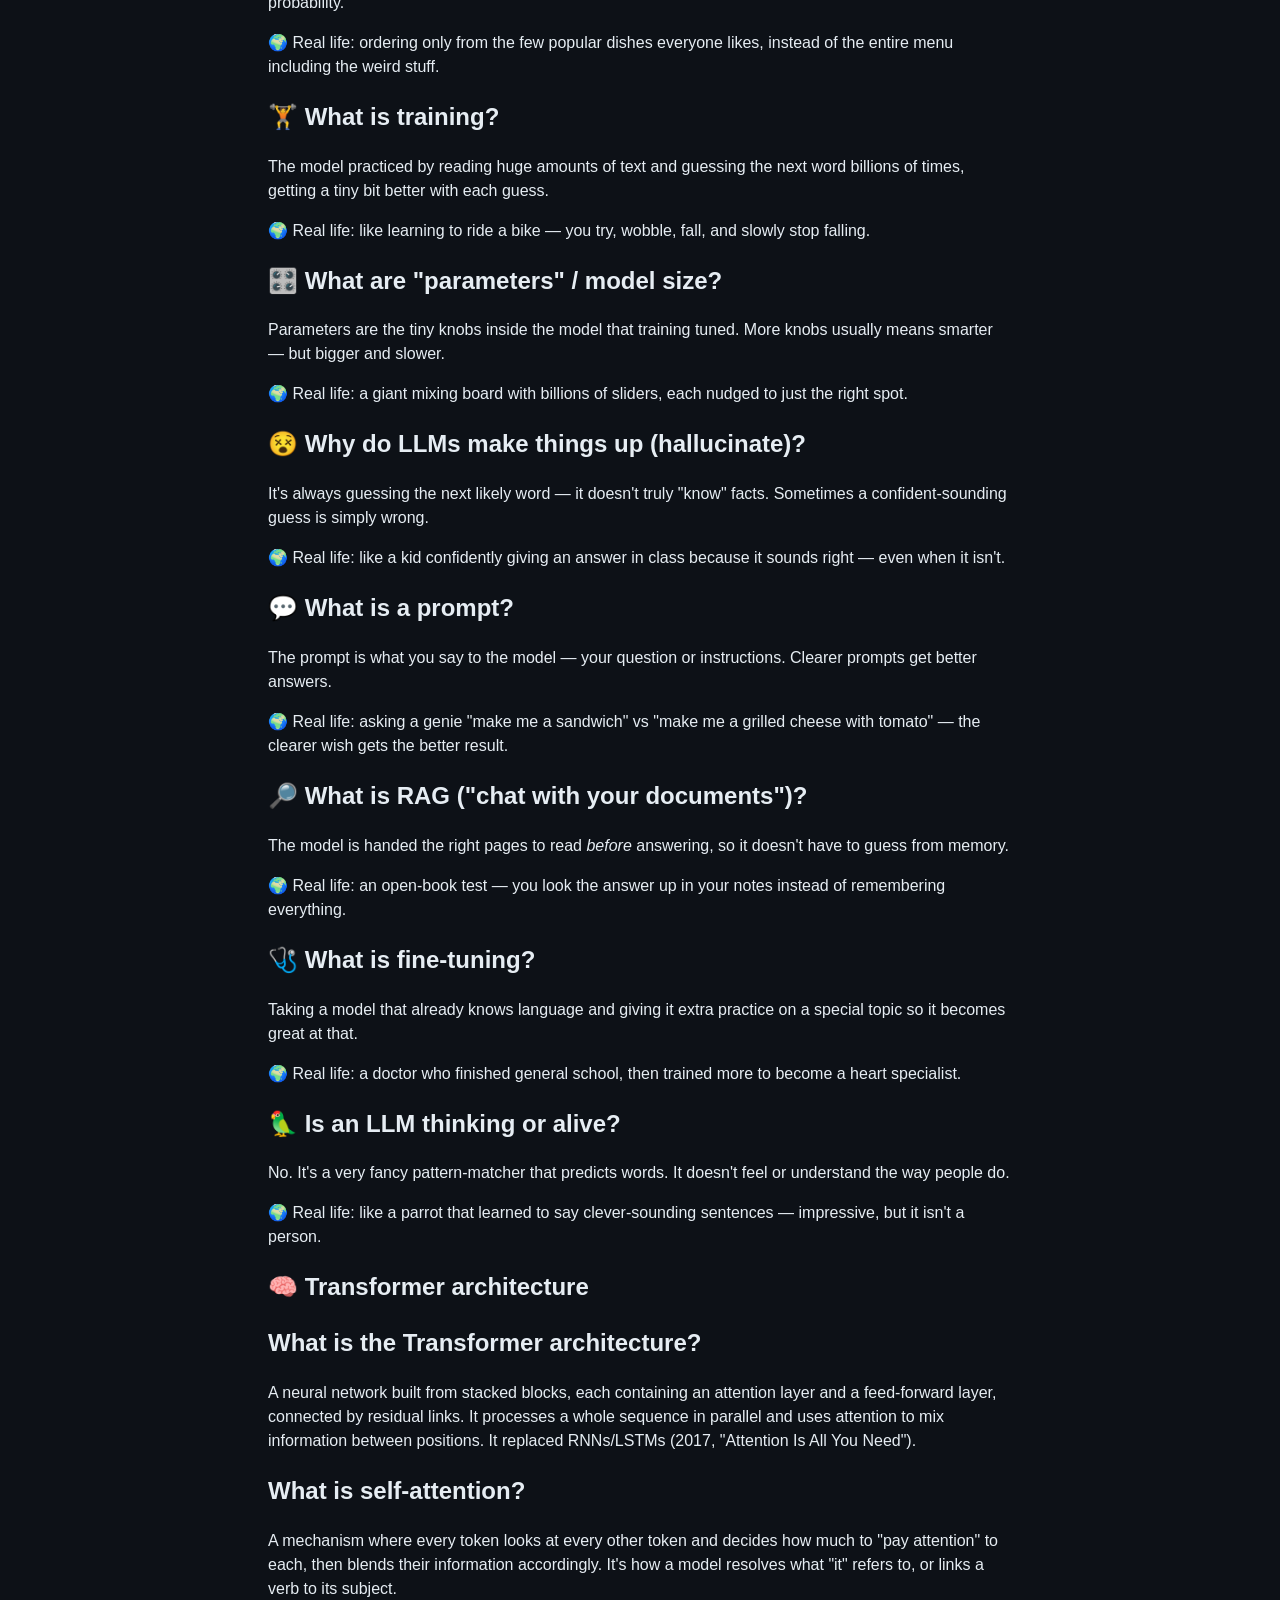
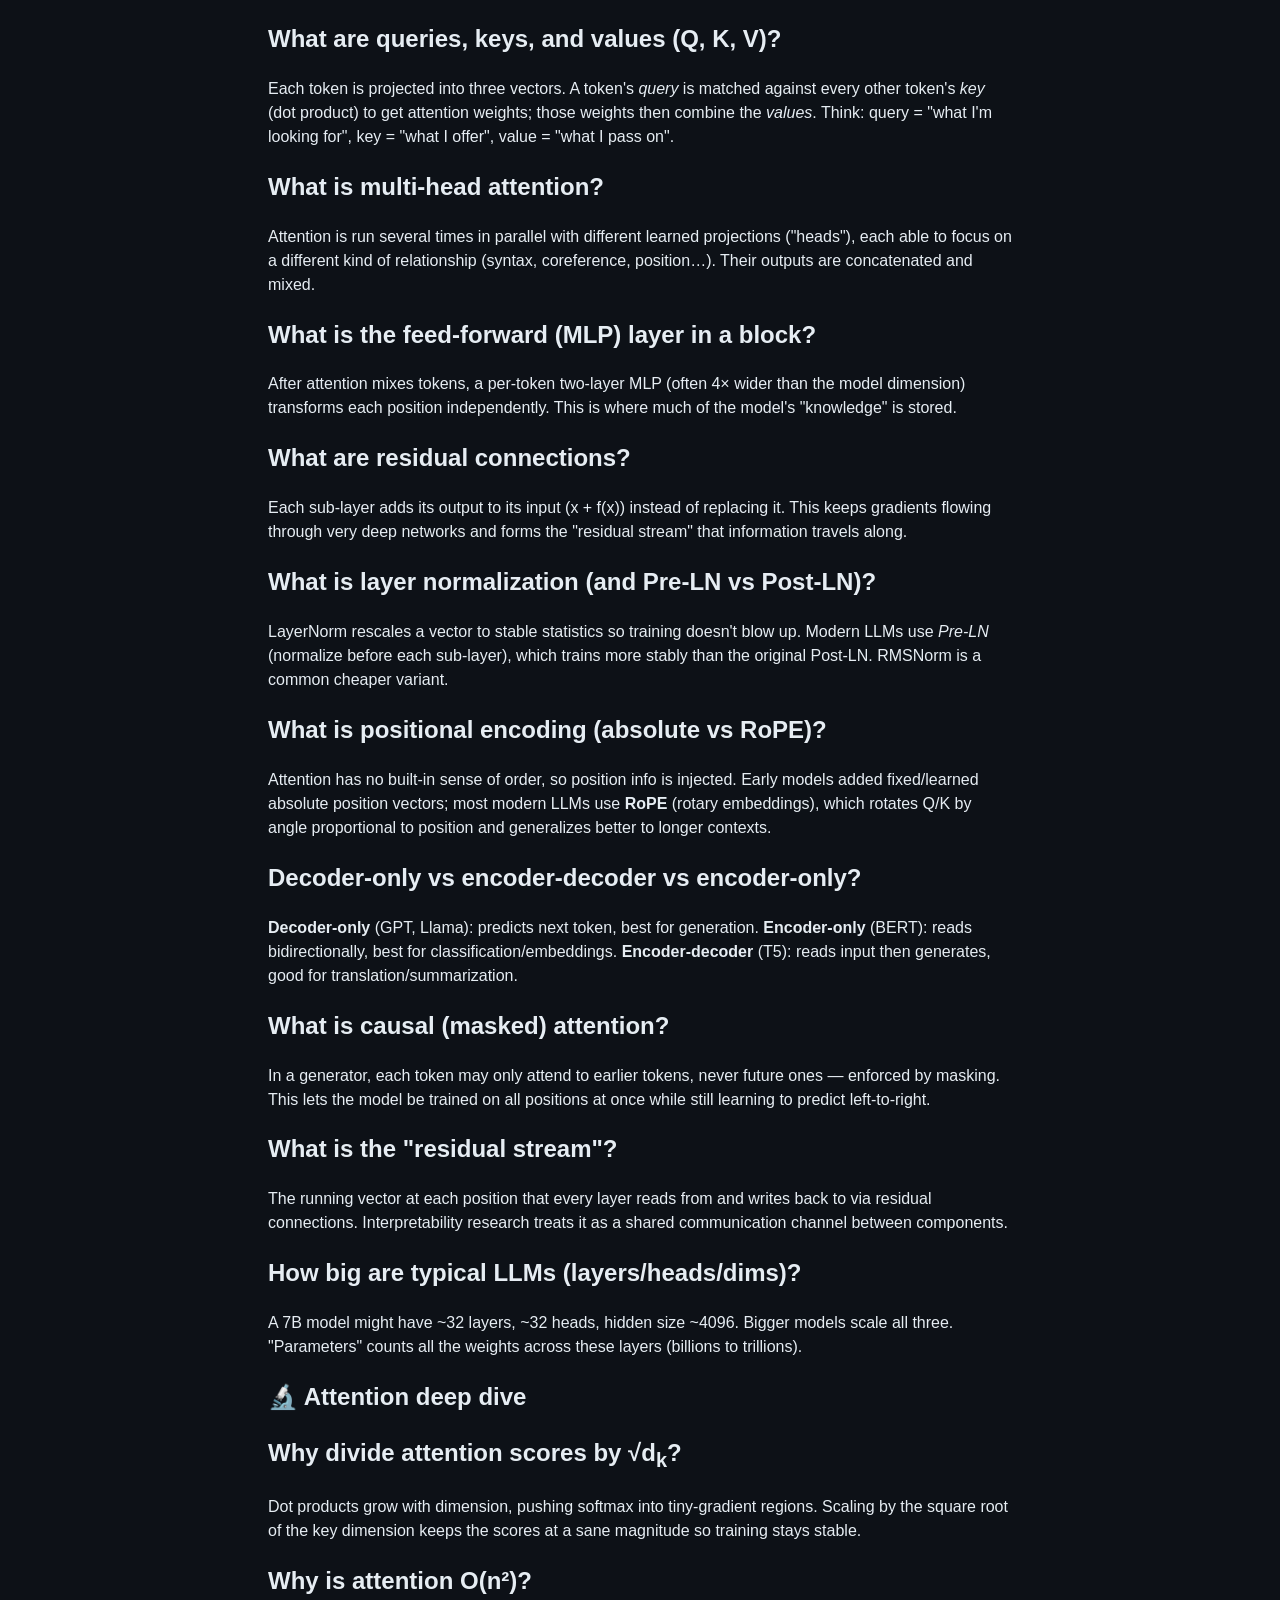
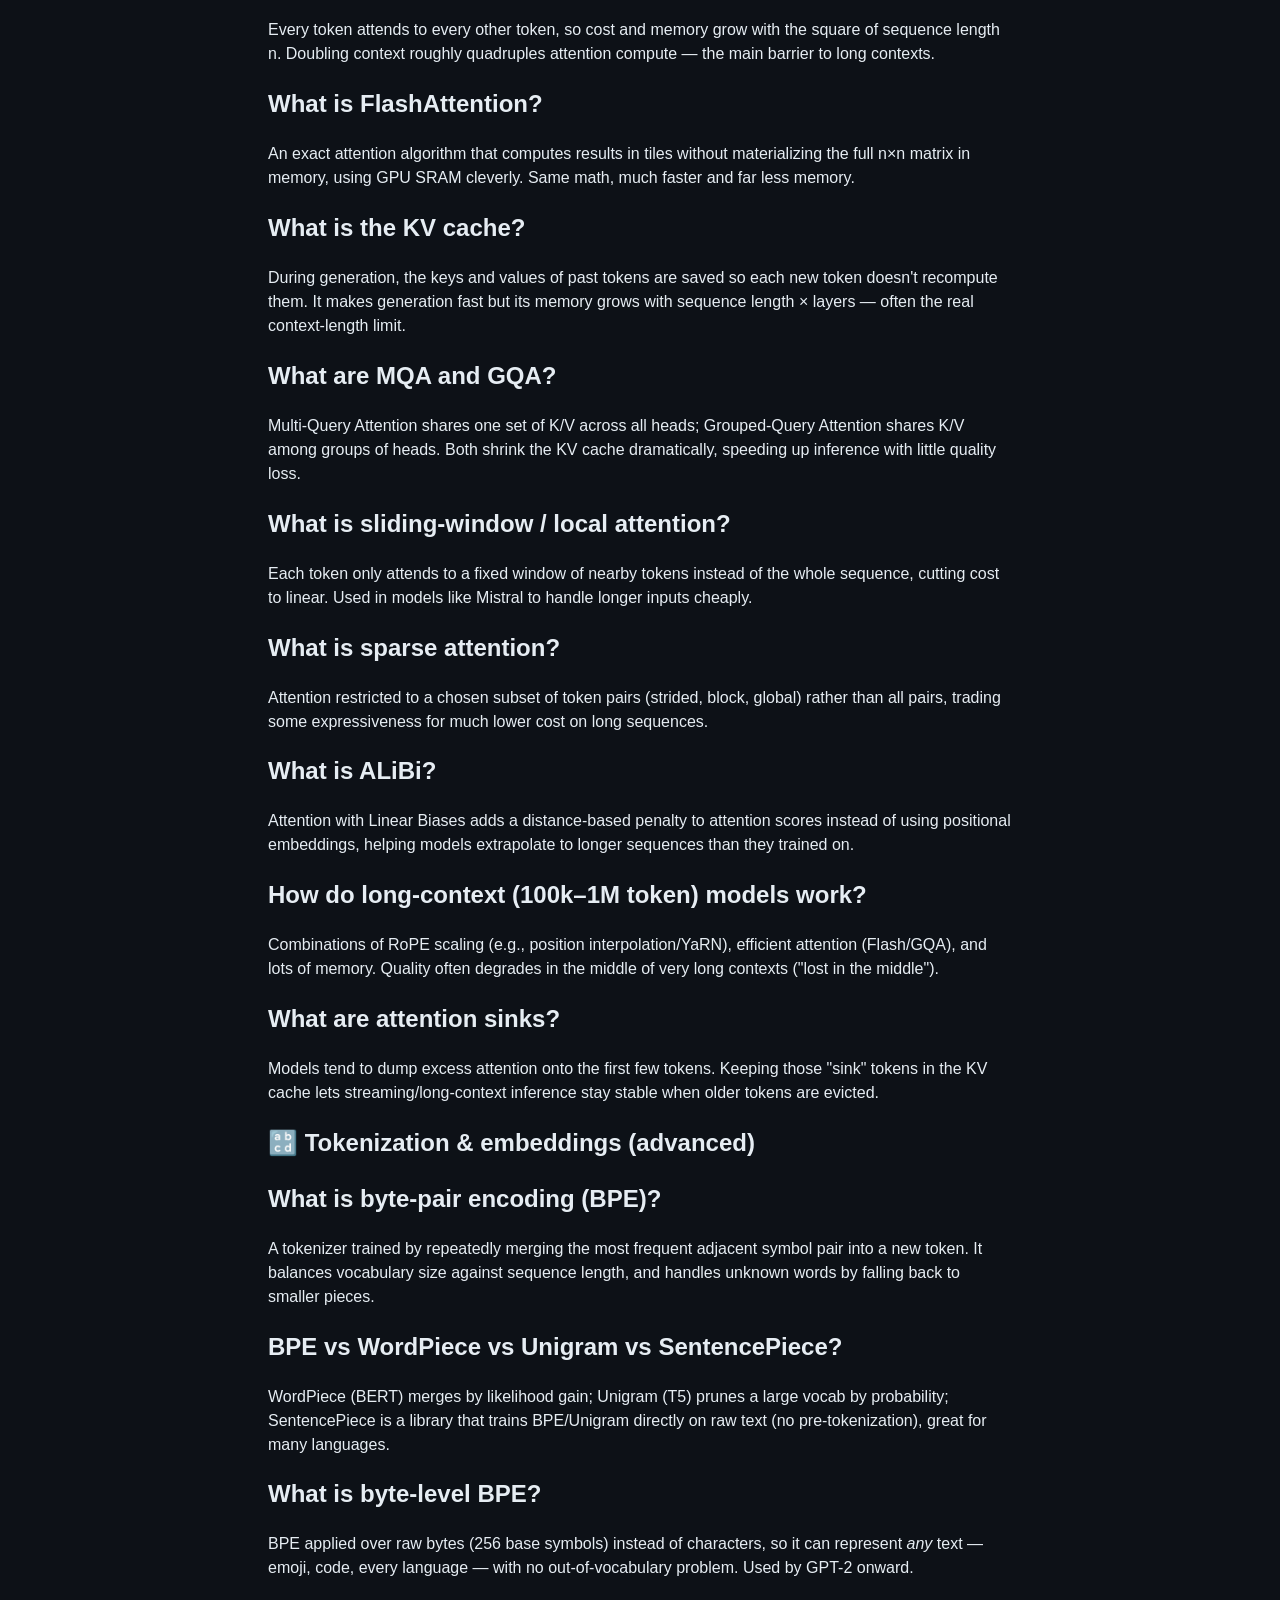
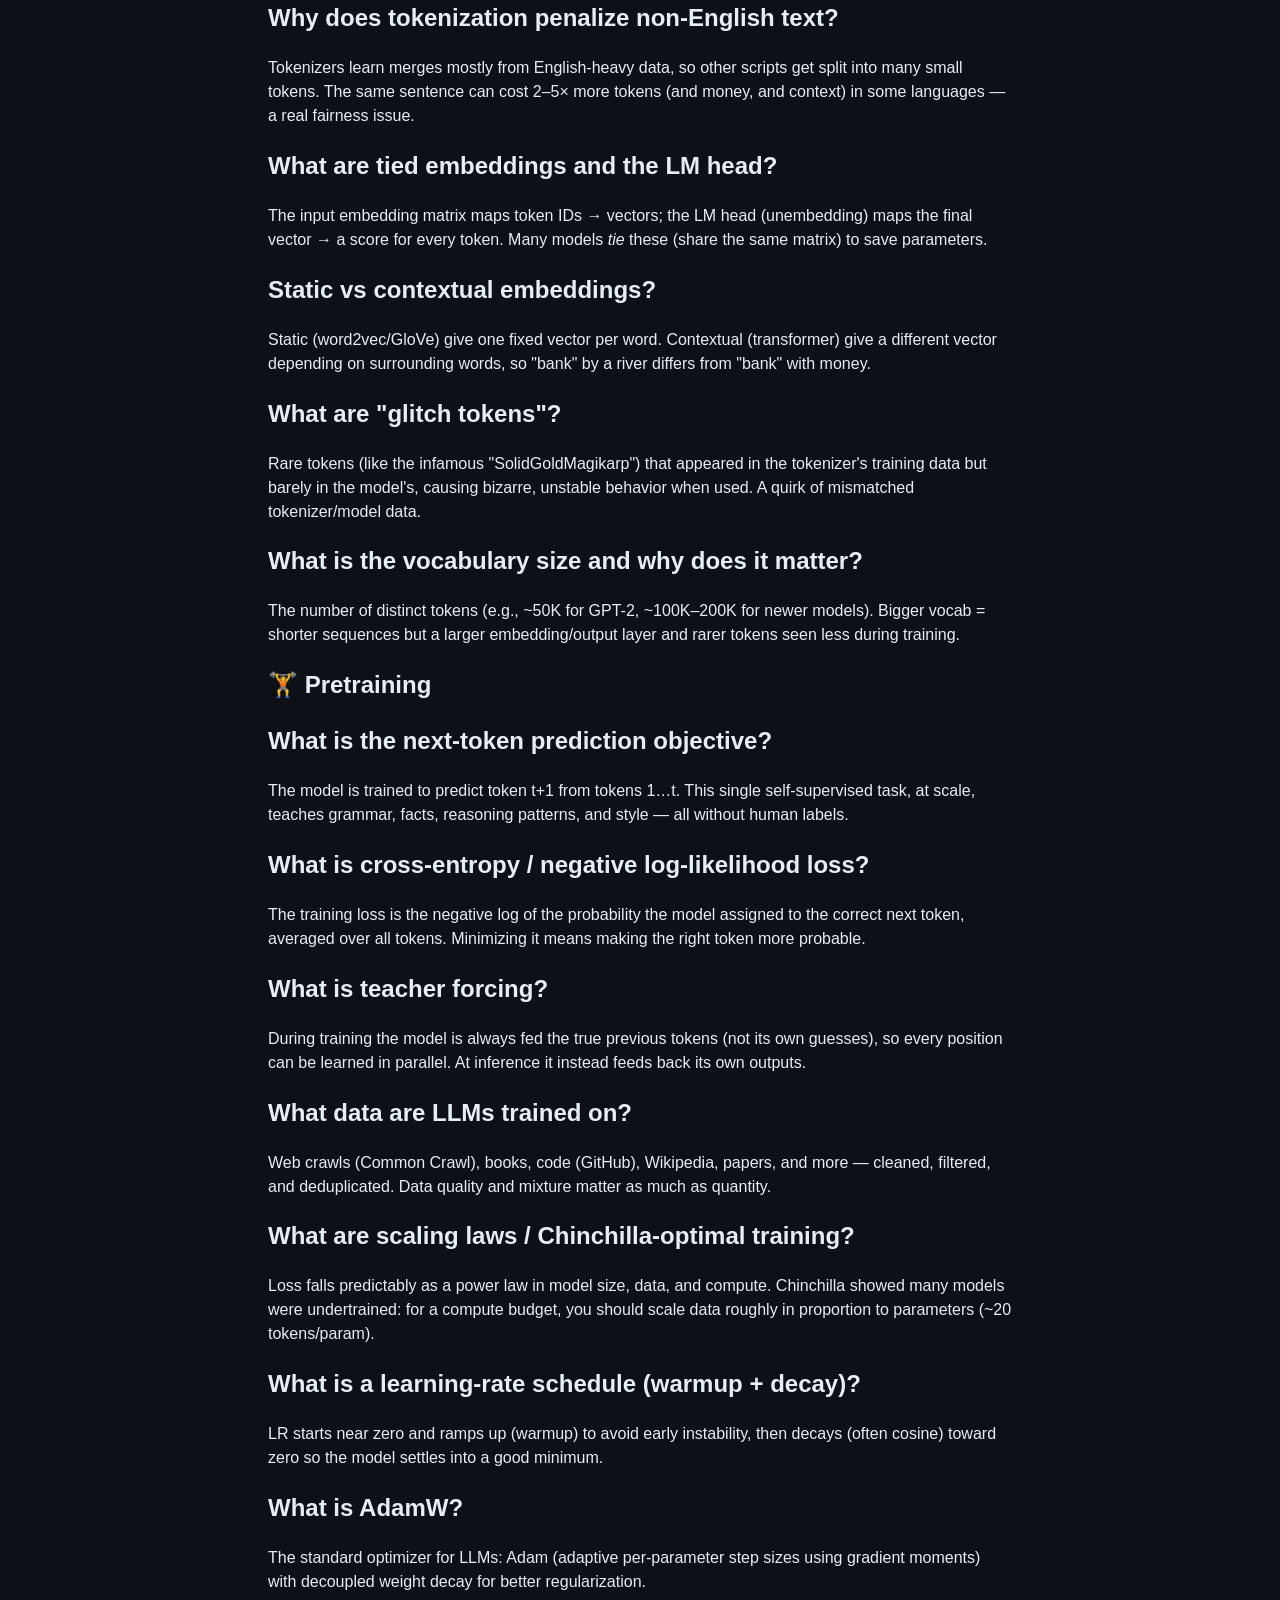
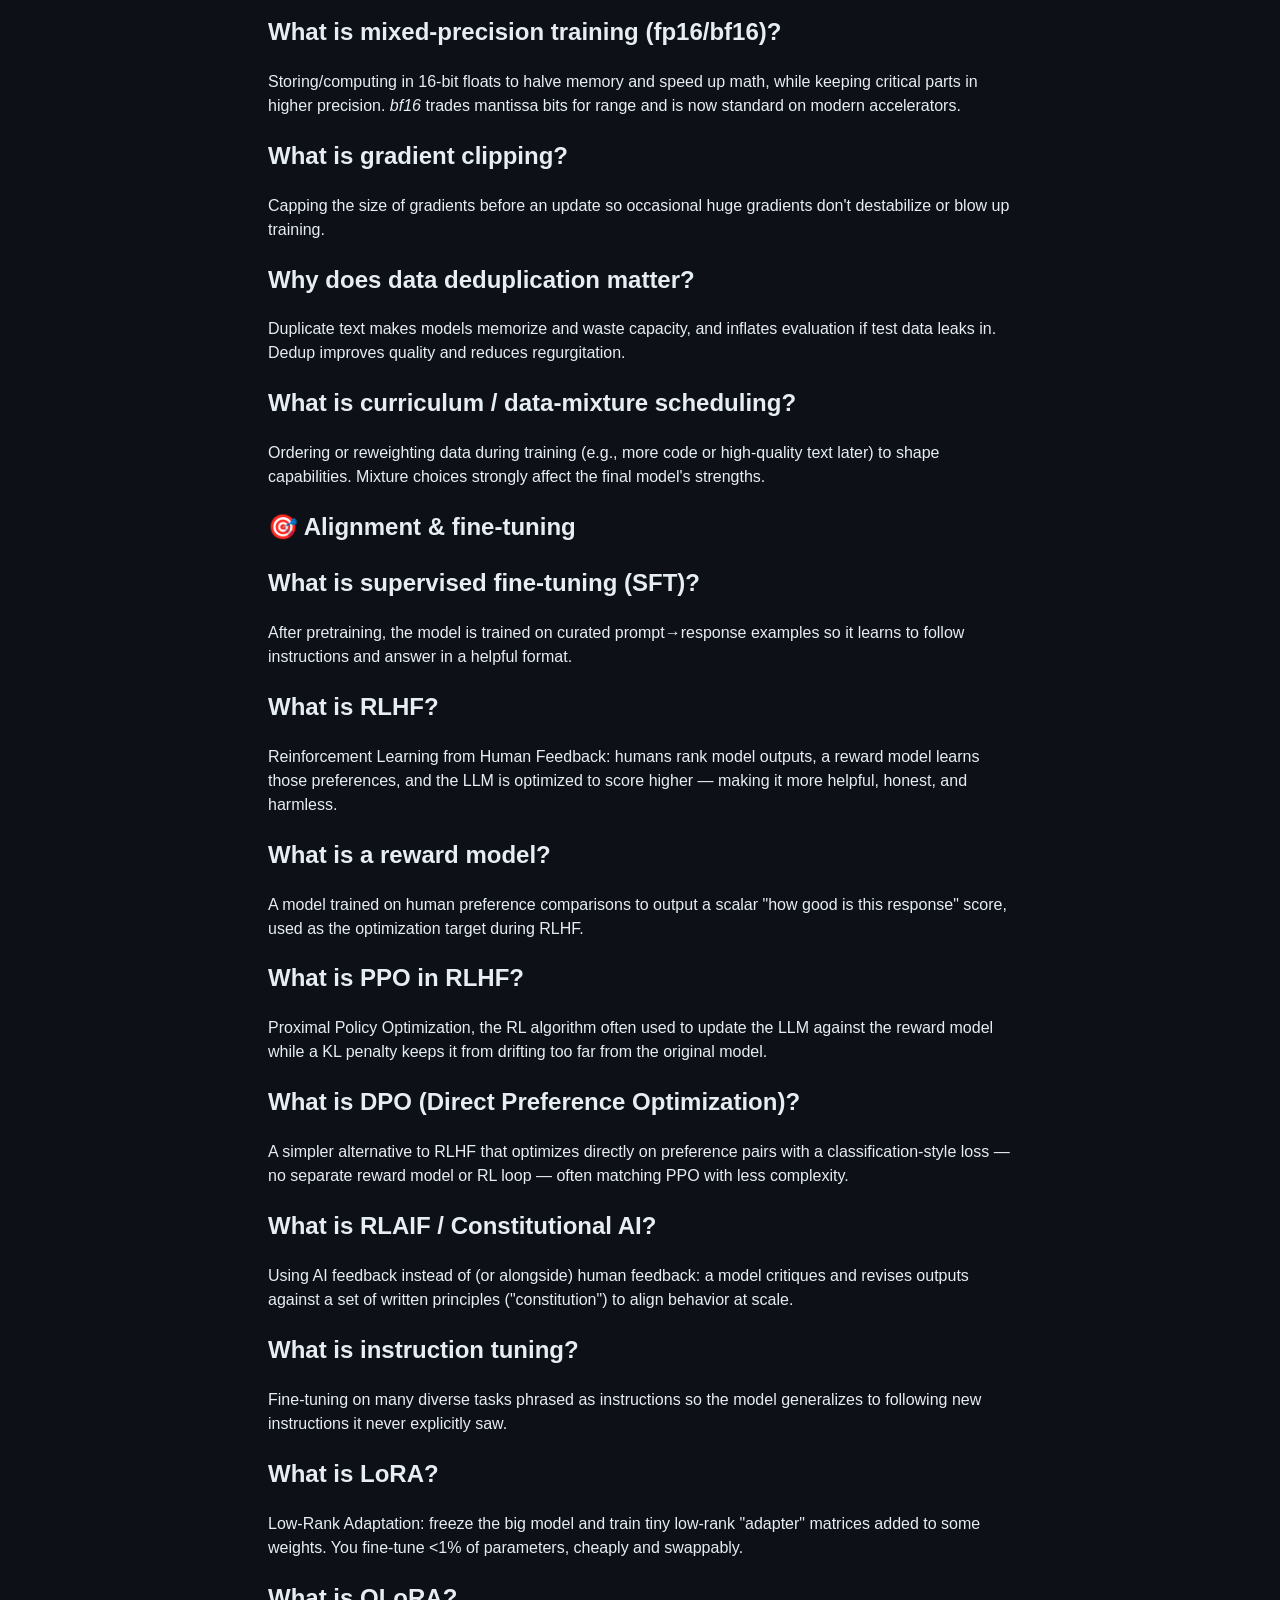
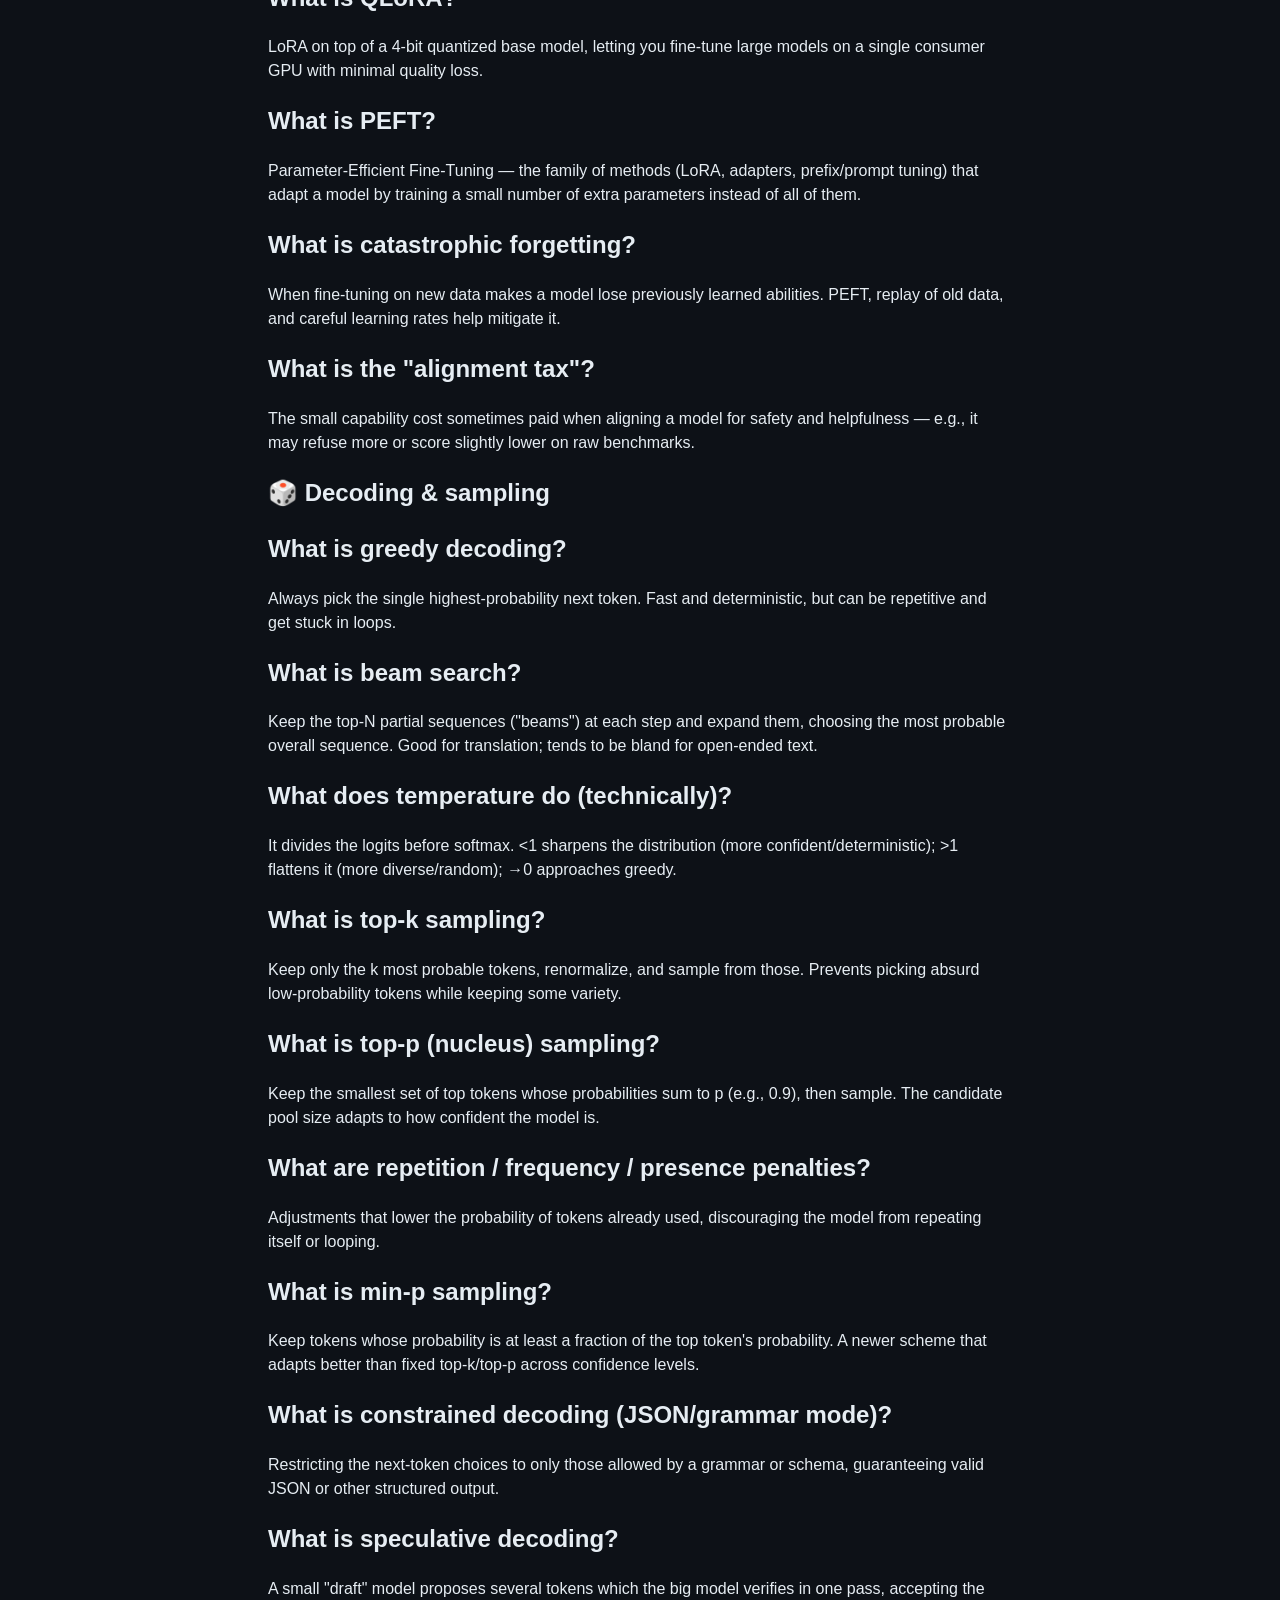
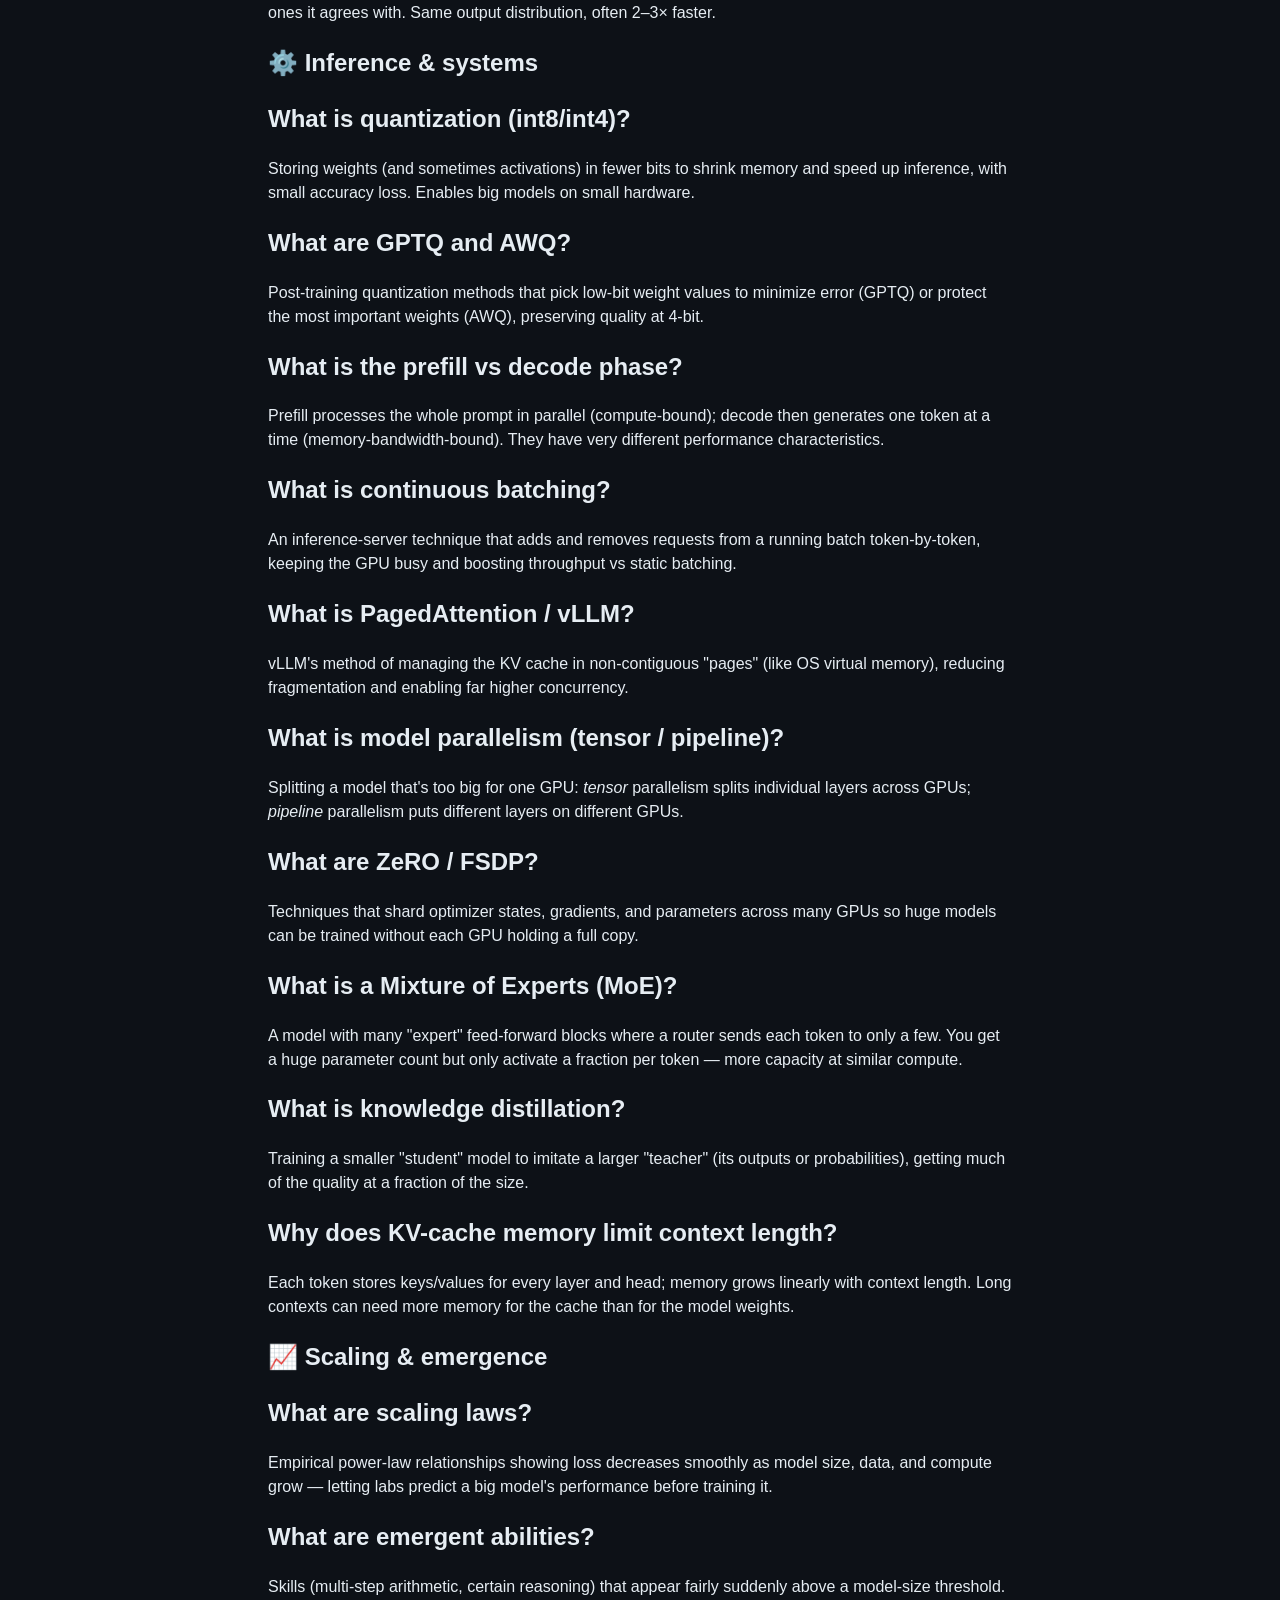
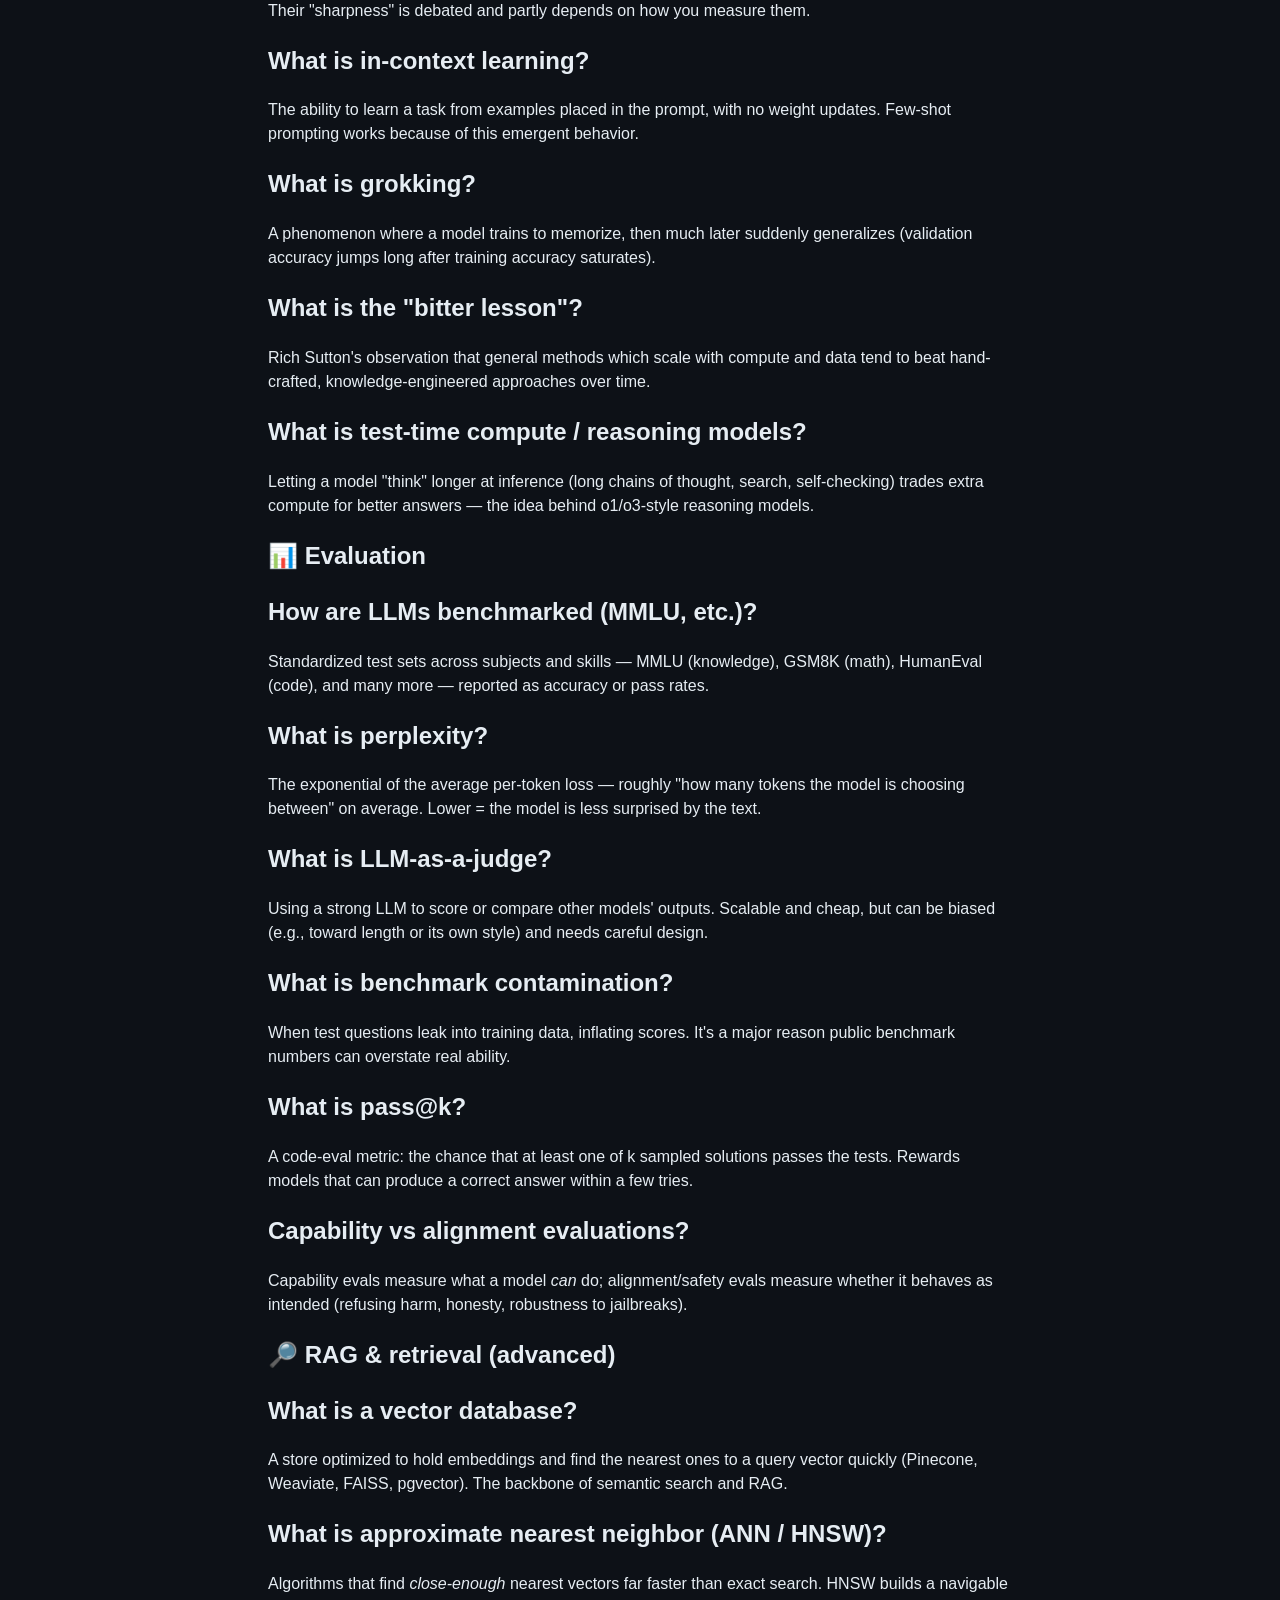
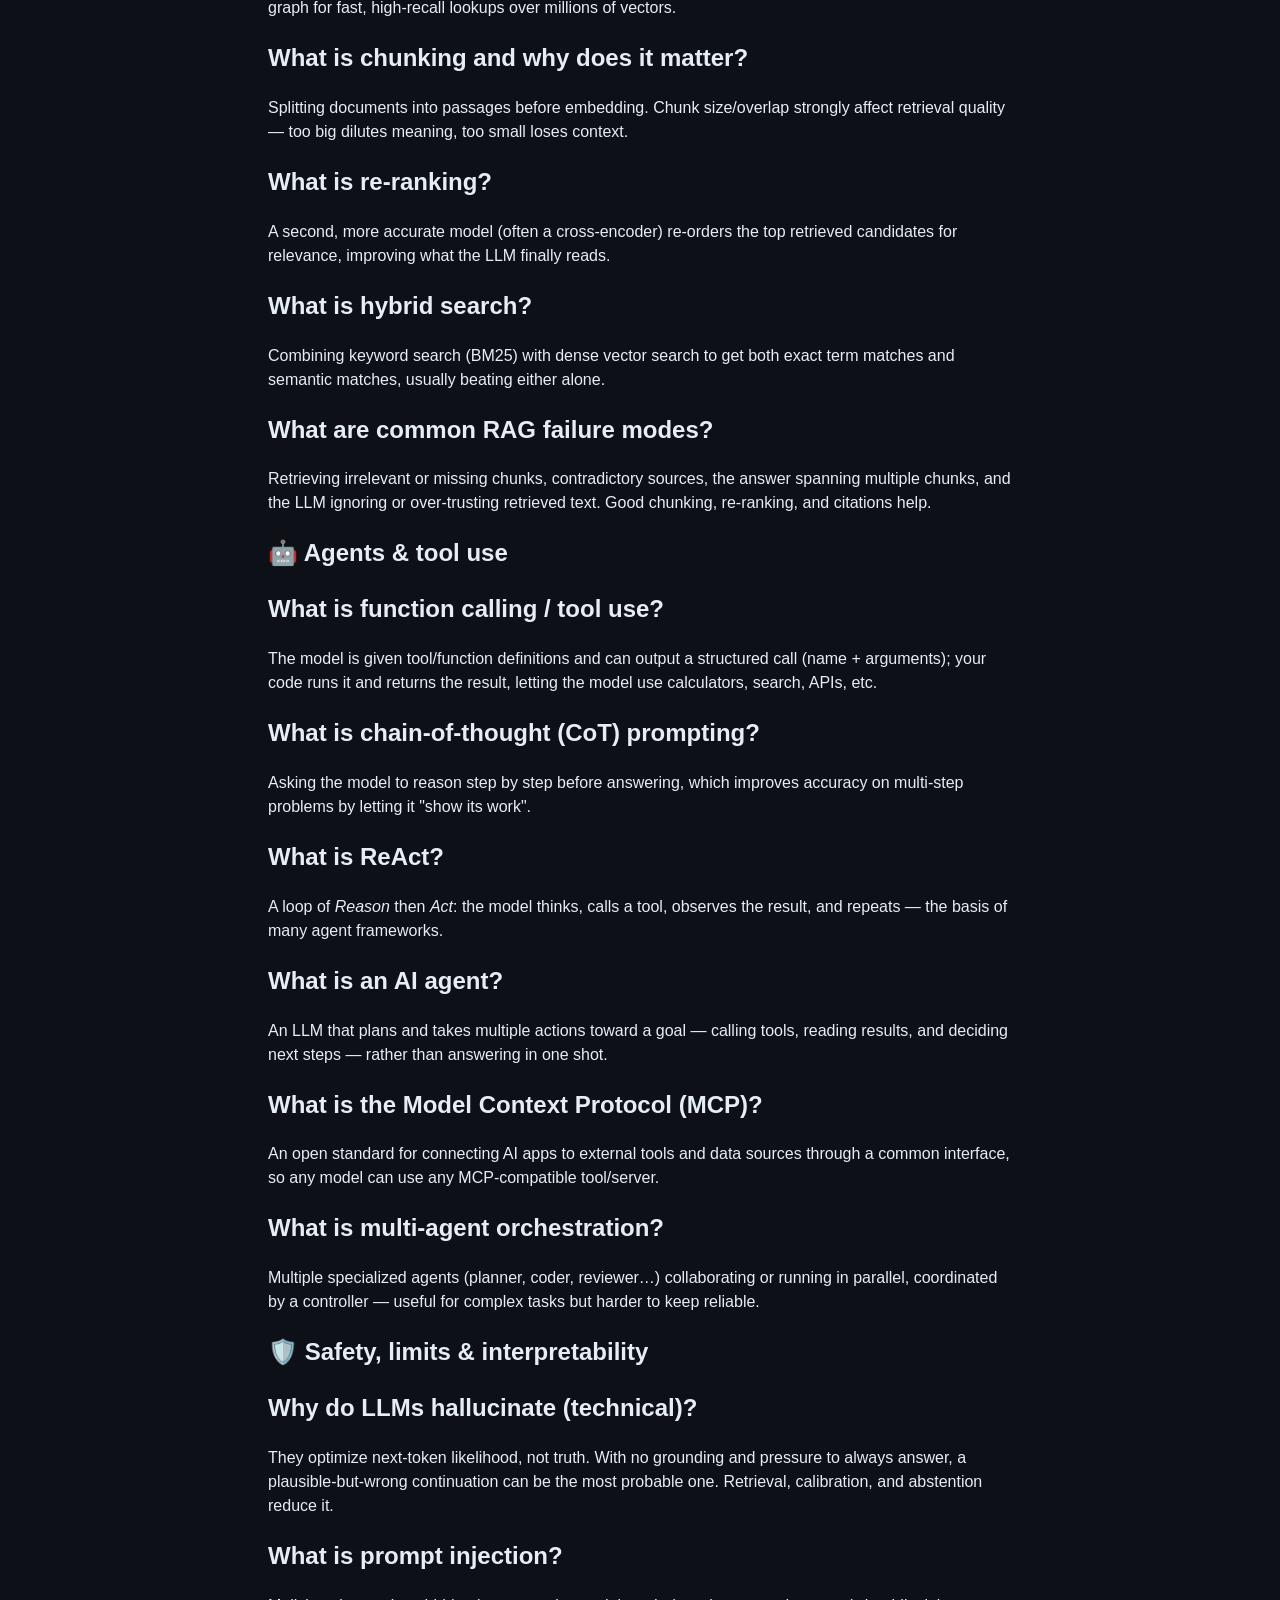
==== commit c156f403: "Fix brand spelling: CreedLLLM -> CreedLLM (creedllm) Co-Authored-By: Claude Opus 4.8 <noreply@anthro" ====
--- a/learn.html
+++ b/learn.html
@@ -3,13 +3,13 @@
 <head>
   <meta charset="UTF-8" />
   <meta name="viewport" content="width=device-width, initial-scale=1.0" />
-  <title>LLMs explained like you're 5 — CreedLLLM</title>
+  <title>LLMs explained like you're 5 — CreedLLM</title>
   <meta name="description" content="Large Language Models (LLMs) explained in plain words, like you're five, with real-life examples: tokens, embeddings, context, temperature, top-k/top-p, training, hallucination, RAG, and more." />
   <link rel="stylesheet" href="style.css" />
 </head>
 <body>
   <nav class="topnav">
-    <span class="nav-brand">⚡ CreedLLLM</span>
+    <span class="nav-brand">⚡ CreedLLM</span>
     <div class="nav-links">
       <a href="index.html">Tool</a>
       <a href="learn.html" class="active">📚 Learn (ELI5)</a>
